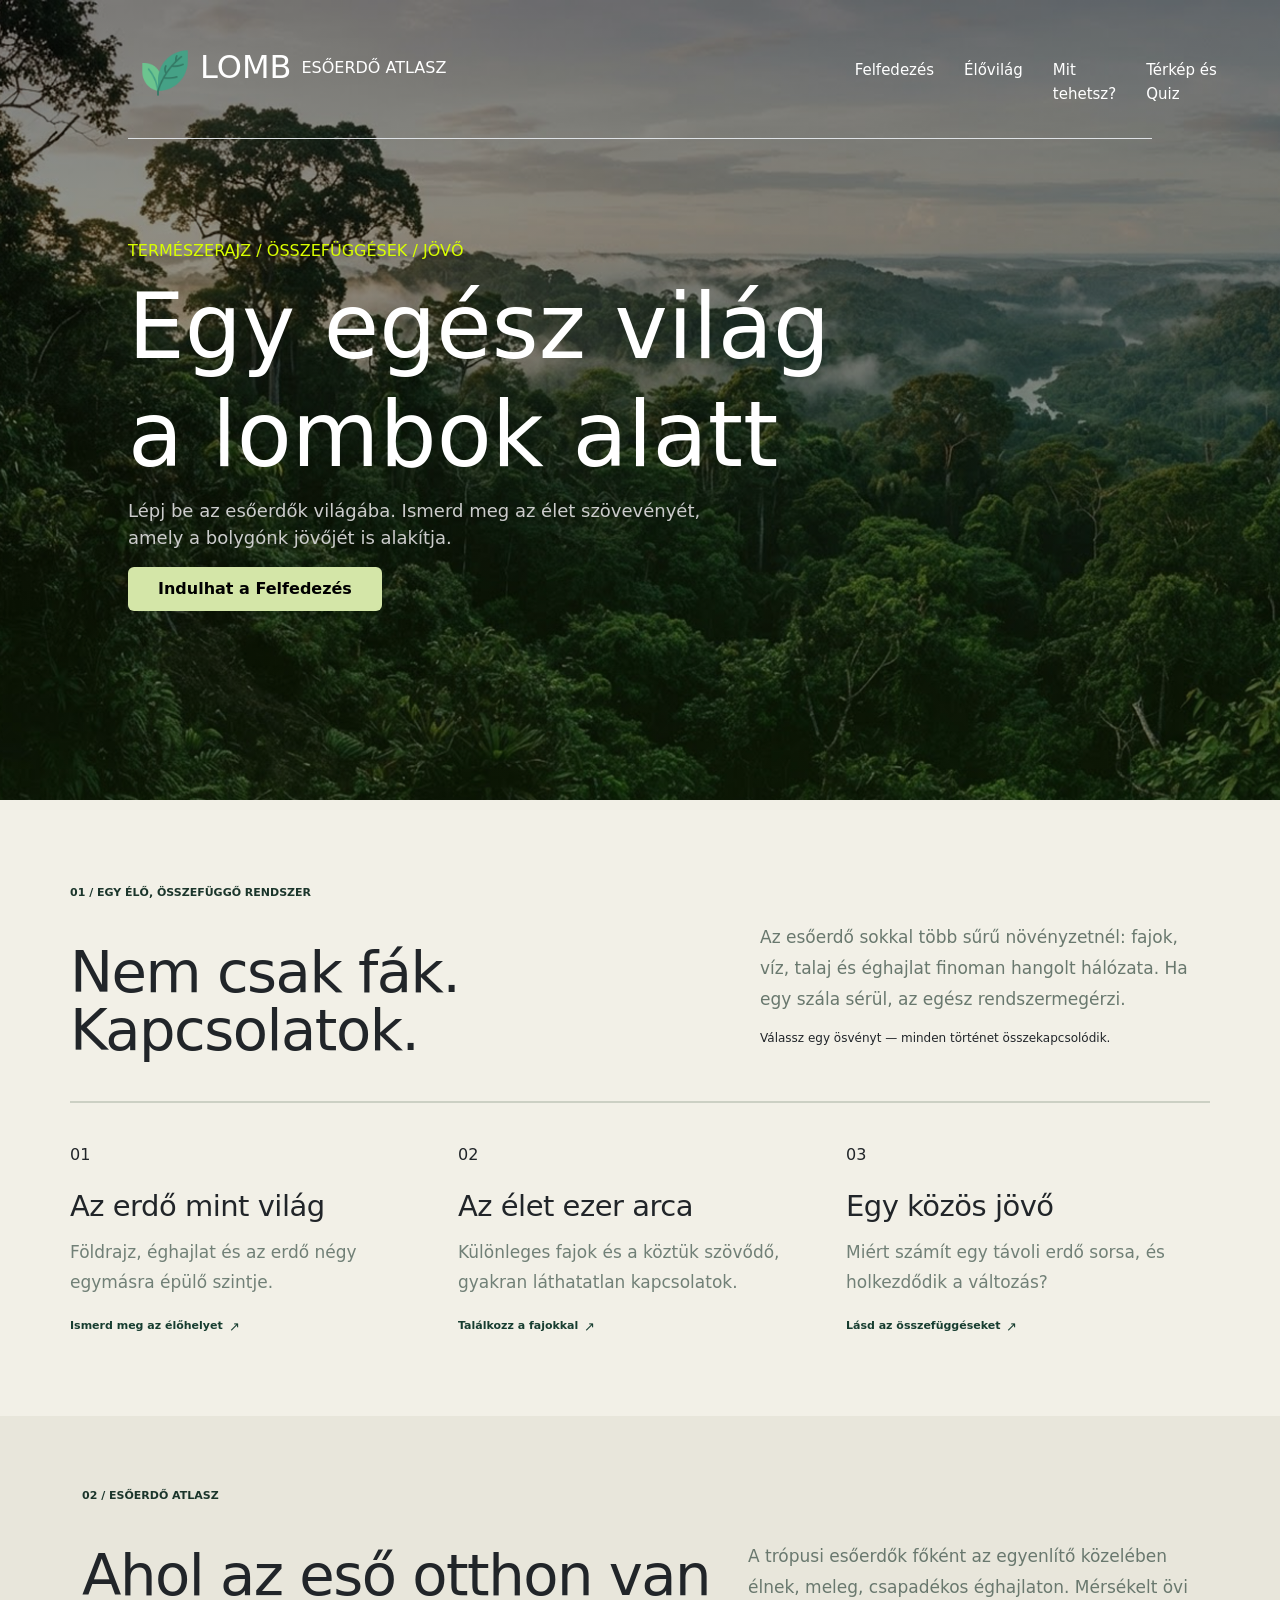
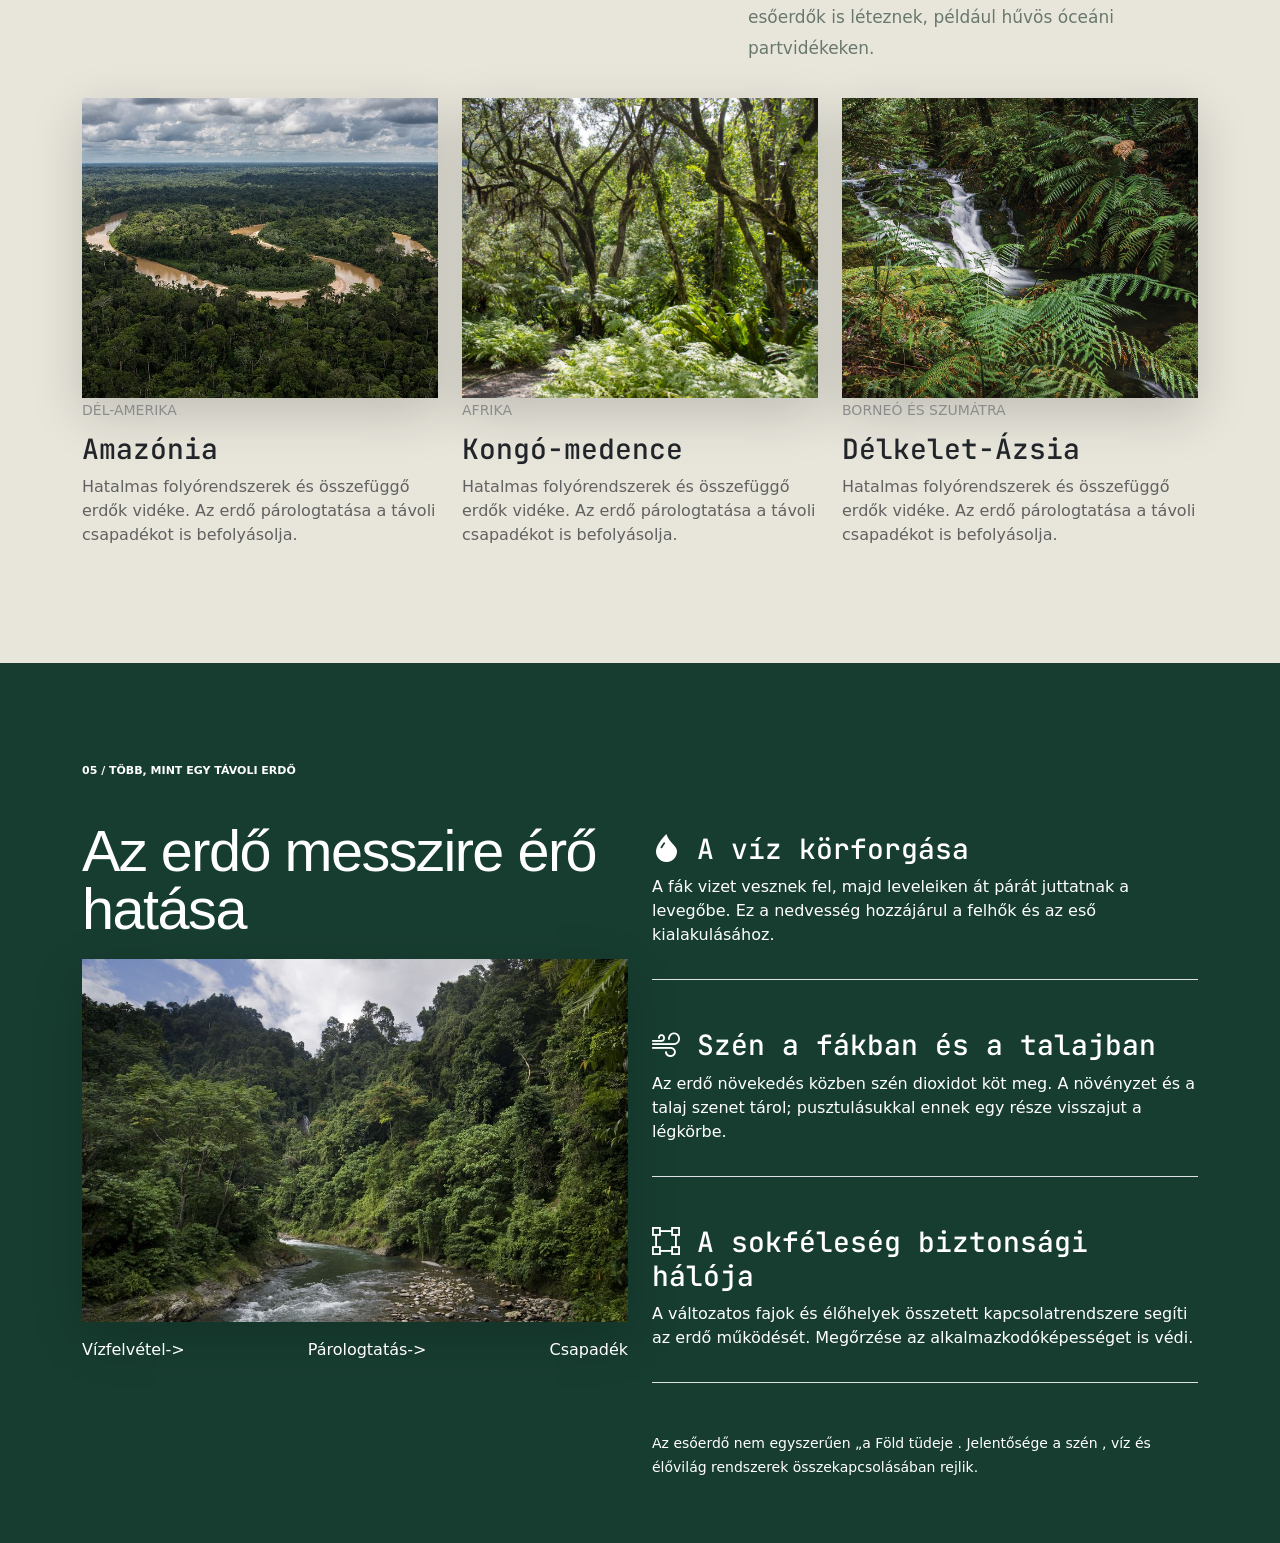
==== index.html @ 1232fbe0 "javítások" ====
<!DOCTYPE html>
<html lang="en">

<head>
    <meta charset="UTF-8">
    <meta name="viewport" content="width=device-width, initial-scale=1.0">
    <link href="https://cdn.jsdelivr.net/npm/bootstrap@5.3.8/dist/css/bootstrap.min.css" rel="stylesheet"
        integrity="sha384-sRIl4kxILFvY47J16cr9ZwB07vP4J8+LH7qKQnuqkuIAvNWLzeN8tE5YBujZqJLB" crossorigin="anonymous">
    <link rel="stylesheet" href="https://cdn.jsdelivr.net/npm/bootstrap-icons@1.13.2/font/bootstrap-icons.min.css">
    <link rel="stylesheet" href="css/style.css">
    <title>Esőerdők világa – Interaktív felfedező weboldal.</title>
</head>

<body>
    <header>
        <div class="szoveg p-5">
            <div class="container-fluid border-bottom pb-3">
                <div class="row">
                    <div class="col-lg-8">
                        <div class="d-flex">
                            <img class="logo" src="images/logo.png" alt="logo" title="logo">
                            <h2>LOMB</h2>
                            <span class="text-uppercase mt-2">Esőerdő atlasz</span>
                        </div>

                    </div>

                    <div class="col-lg-4">
                        <ul class="d-flex">
                            <li><a href="index.html">Felfedezés</a></li>
                            <li><a href="elovilag.html">Élővilág</a></li>
                            <li><a href="mitTehetsz.html">Mit tehetsz?</a></li>
                            <li><a href="interaktiv.html">Térkép és Quiz</a></li>
                        </ul>
                    </div>
                </div>
            </div>

            <div class="kezdes">
                <span class="text-uppercase">Természerajz / Összefüggések / Jövő</span>
                <h1>Egy egész világ <br> a lombok alatt</h1>
                <p>Lépj be az esőerdők világába. Ismerd meg az élet szövevényét, <br>
                    amely a bolygónk jövőjét is alakítja.</p>
                <button type="button" class="btn btn-success">Indulhat a Felfedezés</button>
            </div>
        </div>
    </header>


    <main>
        <section class="kapcsolatok">
            <div class="container">
                <div class="row kapcsolatok-fejlec align-items-center">
                    <div class="col-lg-7">
                        <p class="szekcio-cimke"> 01 / Egy élő, összefüggő rendszer </p>

                        <h2 class="kapcsolatok-cim"> Nem csak fák.<br> Kapcsolatok. </h2>
                    </div>

                    <div class="col-lg-5">
                        <div class="kapcsolatok-bevezeto">
                            <p> Az esőerdő sokkal több sűrű növényzetnél: fajok, víz, talaj és éghajlat finoman hangolt
                                hálózata. Ha egy szála sérül, az egész rendszermegérzi.</p>
                            <span> Válassz egy ösvényt — minden történet összekapcsolódik.</span>
                        </div>
                    </div>
                </div>

                <hr class="kapcsolatok-vonal">


                <div class="row g-4">
                    <div class="col-12 col-md-4 kartyak">
                        <article class="kapcsolat-kartya">
                            <div class="kartya-felso">


                                <span>01</span>
                            </div>

                            <h3>Az erdő mint világ</h3>

                            <p> Földrajz, éghajlat és az erdő négy egymásra épülő szintje.</p>


                            <a href="elovilag.html"> Ismerd meg az élőhelyet <span>↗</span> </a>

                        </article>
                    </div>

                    <div class="col-12 col-md-4">
                        <article class="kapcsolat-kartya">
                            <div class="kartya-felso">


                                <span>02</span>
                            </div>

                            <h3>Az élet ezer arca</h3>

                            <p> Különleges fajok és a köztük szövődő, gyakran láthatatlan kapcsolatok. </p>


                            <a href="elovilag.html"> Találkozz a fajokkal <span>↗</span> </a>

                        </article>
                    </div>


                    <div class="col-12 col-md-4">
                        <article class="kapcsolat-kartya">
                            <div class="kartya-felso">


                                <span>03</span>
                            </div>

                            <h3>Egy közös jövő</h3>

                            <p> Miért számít egy távoli erdő sorsa, és holkezdődik a változás? </p>


                            <a href="mitTehetsz.html"> Lásd az összefüggéseket <span>↗</span> </a>

                        </article>
                    </div>

                </div>
            </div>
        </section>


        <section class="esoerdohatter">
            <div class="container">
                <div class="row kapcsolatok-fejlec align-items-center">
                    <div class="col-lg-7">
                        <p class="szekcio-cimke"> 02 / Esőerdő atlasz </p>

                        <h2 class="kapcsolatok-cim"> Ahol az eső otthon van </h2>
                    </div>

                    <div class="col-lg-5 tropusiesoerdo">
                        <div class="kapcsolatok-bevezeto ">
                            <p> A trópusi esőerdők főként az egyenlítő közelében élnek, meleg, csapadékos éghajlaton.
                                Mérsékelt övi esőerdők is léteznek, például hűvös óceáni partvidékeken.</p>
                        </div>
                    </div>
                </div>
            </div>

            <div class="container esoerdoatlasz">
                <div class="row">
                    <div class="col-lg-4">
                        <img class="shadow-lg" src="images/amazonas.jpg" alt="amazonas" title="amazonas">
                        <span class="text-uppercase">Dél-Amerika</span>
                        <h3>Amazónia</h3>
                        <p>Hatalmas folyórendszerek és összefüggő erdők vidéke.
                            Az erdő párologtatása a távoli csapadékot is befolyásolja.</p>
                    </div>


                    <div class="col-lg-4">
                        <img class="shadow-lg" src="images/rainforest_kep.jpg" alt="kongo_medence"
                            title="kongo_medence">
                        <span class="text-uppercase">Afrika</span>
                        <h3>Kongó-medence</h3>
                        <p>Hatalmas folyórendszerek és összefüggő erdők vidéke.
                            Az erdő párologtatása a távoli csapadékot is befolyásolja.</p>
                    </div>


                    <div class="col-lg-4">
                        <img class="shadow-lg" src="images/rainforest_kep2.jpg" alt="borneo"
                            title="borneo">
                        <span class="text-uppercase">Borneó és Szumátra</span>
                        <h3>Délkelet-Ázsia</h3>
                        <p>Hatalmas folyórendszerek és összefüggő erdők vidéke.
                            Az erdő párologtatása a távoli csapadékot is befolyásolja.</p>
                    </div>
                </div>
            </div>
        </section>

        <section class="zoldHatter pb-5">
            <div class="container">
                <p class="szekcio-cimke text-white"> 05 / több, mint egy távoli erdő </p>
                <div class="row">
                    <div class="col-lg-6">
                        <h2 class="kapcsolatok-cim"> Az erdő messzire érő hatása </h2>
                        <p><img src="images/esoerdoFa.jpg" alt="Erdő hatása" title="Erdő hatása" class="shadow-lg"></p>
                        <div class="d-flex justify-content-between">
                            <p>Vízfelvétel-></p>
                            <p>Párologtatás-></p>
                            <p>Csapadék</p>
                        </div>
                    </div>
                    <div class="col-lg-6">
                        <div class="border-bottom pb-3">
                            <h3><i class="bi bi-droplet-fill"></i> A víz körforgása</h3>
                            <p>A fák vizet vesznek fel, majd leveleiken át párát juttatnak a levegőbe. Ez a
                                nedvesség hozzájárul a felhők és az eső kialakulásához.</p>
                        </div>
                        <div class="border-bottom my-5 pb-3">
                            <h3><i class="bi bi-wind"></i> Szén a fákban és a talajban</h3>
                            <p>Az erdő növekedés közben szén dioxidot köt meg. A növényzet és a talaj szenet
                                tárol; pusztulásukkal ennek egy része visszajut a légkörbe.</p>
                        </div>
                        <div class="border-bottom pb-3">
                            <h3><i class="bi bi-bounding-box"></i> A sokféleség biztonsági hálója</h3>
                            <p>A változatos fajok és élőhelyek összetett kapcsolatrendszere segíti az erdő
                                működését. Megőrzése az alkalmazkodóképességet is védi.</p>
                        </div>
                        <p class="mt-5"><small>Az esőerdő nem egyszerűen „a Föld tüdeje . Jelentősége a szén , víz és
                                élővilág
                                rendszerek összekapcsolásában rejlik.</small></p>
                    </div>
                </div>
            </div>
        </section>

        
    </main>


    <footer></footer>
</body>

</html>
---- css/style.css ----
@import url('https://fonts.googleapis.com/css2?family=JetBrains+Mono:ital,wght@0,100..800;1,100..800&display=swap');

.logo{
    height: 50px;
}

header h2{
    margin: 0px 10px;
}

header {
    background:
        linear-gradient(rgba(0, 0, 0, 0.5), rgba(34, 78, 14, 0.25)),
        url("../images/Rainforest canopy.png");
    height: 800px;
    background-repeat: no-repeat;
    background-size: cover;
    color: #fff;
    background-position: center top;
    padding-left: 80px;
    padding-right: 80px;
    background-attachment: fixed;
}

header ul{
    list-style-type: none;
    text-decoration: none;
    margin-top: 10px;
}

header ul li a{
    text-decoration: none;
    margin-right: 30px;
    color: #fff;
    font-size: 15px;
    transition: font-size 0.3s ease-in-out;
    
}



header ul li a:hover{
    font-size: 17px;
}

.kezdes{
    margin-top: 100px;
}

.kezdes span{
    color: rgb(217, 255, 0);
}

.kezdes h1{
    margin-top: 10px;
    font-size: 90px;
}

.kezdes p:first-of-type{
    color: rgb(204, 204, 204);
    font-size: 18px;
}


.kezdes button{
    font-size: 16px;
    padding: 10px 30px;
    background-color: rgb(212,230, 168);
    color:#000;
    border: none;
    font-weight: 600;
}

.kezdes button:hover{
    background-color: rgb(108, 121, 72);
    color:#000;
    border: none;
    font-weight: 600;
}






.kapcsolatok {
    background-color: #f2f0e7 !important;
    padding: 85px 5.4% 80px;
}

.kapcsolatok .container {
    padding: 0;
}


.kapcsolatok-fejlec {
    row-gap: 25px;
}

.kisZold small, .szekcio-cimke{
    text-transform: uppercase;
}

.szekcio-cimke {
    font-size: 11px;
    font-weight: 600;
    margin-bottom: 42px;
    color: #1b352b;
}

.kapcsolatok-cim {
    font-size: clamp(48px, 4.5vw, 62px);
    font-weight: 500;
    line-height: 1.02;
    letter-spacing: -1.5px;
    margin: 0;
}

.kapcsolatok-bevezeto {
    max-width: 450px;
    margin-left: auto;
    padding-top: 25px;
}

.kapcsolatok-bevezeto p {
    color: #69786e;
    font-size: 17px;
    line-height: 1.8;
    margin-bottom: 14px;
}

.kapcsolatok-bevezeto span {
    display: block;
    font-size: 12px;
    line-height: 1.7;
   
}


.kapcsolatok-vonal {
    border: 0;
    border-top: 2px solid #ccd0c4;
    opacity: 1;
    margin: 40px 0;
}


.kapcsolat-kartya {
    height: 100%;
}

.kartya-felso {
    display: flex;
    justify-content: space-between;
    align-items: center;
    margin-bottom: 22px;
    padding-right: 12px;
}



.kapcsolat-kartya h3 {
    font-size: 29px;
    font-weight: 500;
    letter-spacing: -0.5px;
    margin-bottom: 14px;
}

.kapcsolat-kartya p {
    color: #718077;
    font-size: 17px;
    line-height: 1.75;
    max-width: 390px;
    margin-bottom: 15px;
}

.kapcsolat-kartya a {
    display: inline-flex;
    align-items: center;
    gap: 6px;

    color: #173d30;
    font-size: 11px;
    font-weight: 700;

    text-decoration: none;
    border: none;
    background: transparent;
    padding: 0;
    margin: 0;

    transition: opacity 0.2s ease;
}

.kapcsolat-kartya a span {
    display: inline-block;
    font-size: 13px;
    line-height: 1;
    font-weight: 500;
    transition: transform 0.2s ease;
    font-family: "Inter", sans-serif;
}

.kapcsolat-kartya a:hover {
    color: #173d30;
    text-decoration: none;
    opacity: 0.7;
}

.kapcsolat-kartya a:hover span {
    transform: translate(2px, -2px);
}

.tropusiesoerdo{
    padding-top: 100px ;
}

.zoldHatter img, .esoerdoatlasz img, .torekenyEgyensuly img{
    width: 100%;
    object-fit: cover;
    margin-top: 20px;
}

.esoerdoatlasz img{
    max-width: 100%;
    height: 300px;
    
}

.esoerdohatter{
    background-color: rgb(232, 230, 219) !important;
}

.esoerdoatlasz span{
    font-size: 14px;
    color: #8b8b8b;
}

.esoerdoatlasz h3, .zoldHatter h3, .torekenyEgyensuly h3{
    font-family: "JetBrains Mono", monospace;
    margin: 10px 0px;
}

.esoerdoatlasz p{
    color: #616161;
}

.esoerdoatlasz{
    padding-bottom: 100px;
}

.torekenyEgyensuly, .zoldHatter, .tavoliErdok{
    padding-top: 100px;
}

.zoldHatter{
    background-color: #173d30;
    color: #fff;
}

.zoldHatter h2, .torekenyEgyensuly h2{
    font-family: "Inter", sans-serif;
}
.esoerdoszintek img{
    object-fit: cover;
    max-width: 100%;
    width: 100%;
}

.esoerdoszint{
    padding-top: 70px;
    background-color: #f2f0e7 !important;
}

.szintek{
    padding-left: 60px;
}

.szintek h2{
     font-family: "JetBrains Mono", monospace;
     font-size: 50px;
     color: #000;
}

.szintek p{
    color: #616161;
}

.szintek{
    color: #000 !important;
}

.erdo-szintek {
    width: 100%;
    background-color: #f2f0e7 !important;
    color: #1b352b;
    margin-top: 45px;
}

.erdo-szint {
    display: grid;
    grid-template-columns: 25px 1fr;
    column-gap: 0;

    padding: 17px 15px 16px 0;
    border-bottom: 1px solid #ccd0c4;

    transition: background-color 0.2s ease;
}

.erdo-szint:first-child {
    padding-top: 0;
}

.erdo-szint:last-child {
    border-bottom: none;
}

.erdo-szint.kiemelt {
    background-color: #dfe5d3 !important;
    padding: 17px 15px 16px;
    margin-left: 0;
    margin-right: 0;
}

.szint-szam {
    font-family: "Inter", sans-serif;
    font-size: 10px;
    font-weight: 400;
    color: #234638;
    padding-top: 3px;
}

.szint-tartalom h3 {
    font-family: "Cormorant Garamond", Georgia, serif;
    font-size: 25px;
    font-weight: 500;
    line-height: 1.15;

    color: #1b352b;
    margin: 0 0 3px;
}

.szint-alcim {
    display: block;
    font-family: "Inter", sans-serif;
    font-size: 9px;
    font-weight: 500;
    line-height: 1.6;
    color: #234638;

    margin-bottom: 5px;
}

.szint-tartalom p {
    font-family: "Inter", sans-serif;
    font-size: 12px;
    font-weight: 400;
    line-height: 1.7;

    color: #718077;
    margin: 0;
    max-width: 850px;
}


.fajok{
    background-color: rgb(221, 228, 209);
}

.elolenynev{
    justify-content: space-between;
    align-items:center;
}

.elolenyhivatkozas svg{
    color: darkgreen;
    transition: height 0.3s ease-in-out !important;
}

.elolenyhivatkozas svg:hover{
    height: 30px !important;
}

.latinnev{
    color:#8a8a8a !important;
    margin: 10px 0px;
}

.pelda{
    color:#8a8a8a;
}
.kisZold{
    background-color: #dde4d1;
    color: #173d30;
}

.mittehetsz{
    background:
        linear-gradient(rgba(0, 0, 0, 0.5), rgba(13, 29, 5, 0.9)),
        url("../images/Livingfoliage.png");
    height: 550px;
    background-repeat: no-repeat;
    background-size: cover;
    color: #fff;
    background-position: center top;
    padding-left: 80px;
    padding-right: 80px;
   padding-bottom: 100px !important;
}

.mittehetsz h2{
    font-size: 50px;
}

.mittehetsz p{
    color: #aaa;
}

.mittehetszdiv{
    width: 30% ;
    padding-left: 70px;
}

.mittehetszdiv .btn-success{
    background-color: rgb(212,230, 168);
    color:#000;
    border-radius: 10px;
    font-weight: 500;
    margin-right: 20px;
}

.mittehetszdiv .btn-success:hover{
    background-color: rgb(108, 121, 72);
    color:#000;
    font-weight: 500;
}

.mittehetszdiv .btn-outline-light{
    background-color:transparent;
    color: #fff;
    border: 1px solid #fff;
}

.mittehetszdiv .btn-outline-light:hover{
    background-color:rgb(175, 175, 175);
    color:#fff;
}

.torekenyEgyensuly{
    background-color: #fff;
    color: #000;
}

.torekenyEgyensuly h3, .torekenyEgyensuly h2, .tavoliErdok h3, .tavoliErdok h2{
    color: #000;
}

.tudatosKartya{
    width: 600px;
    margin: 10px;
    background-color: #fff;
}

.tavoliErdok h3{
    font-style: italic;
}

.tavoliErdok{
    background-color: #e8e6db;
    color: #000;
}

.tipp{
    color: #173d30;
    font-weight: 800;
}

.eltunik{
    font-size: 50px;
    font-family: "JetBrains Mono", monospace;
}

.tavoliErdok{
    padding-bottom: 130px !important;
}

.fajcim{
    font-family: "JetBrains Mono", monospace;
    font-size: 50px;
}

.legnagyobb{
    font-family: "JetBrains Mono", monospace;
    font-size: 50px;
}

.kepamazon{
    border-radius: 15px;
}
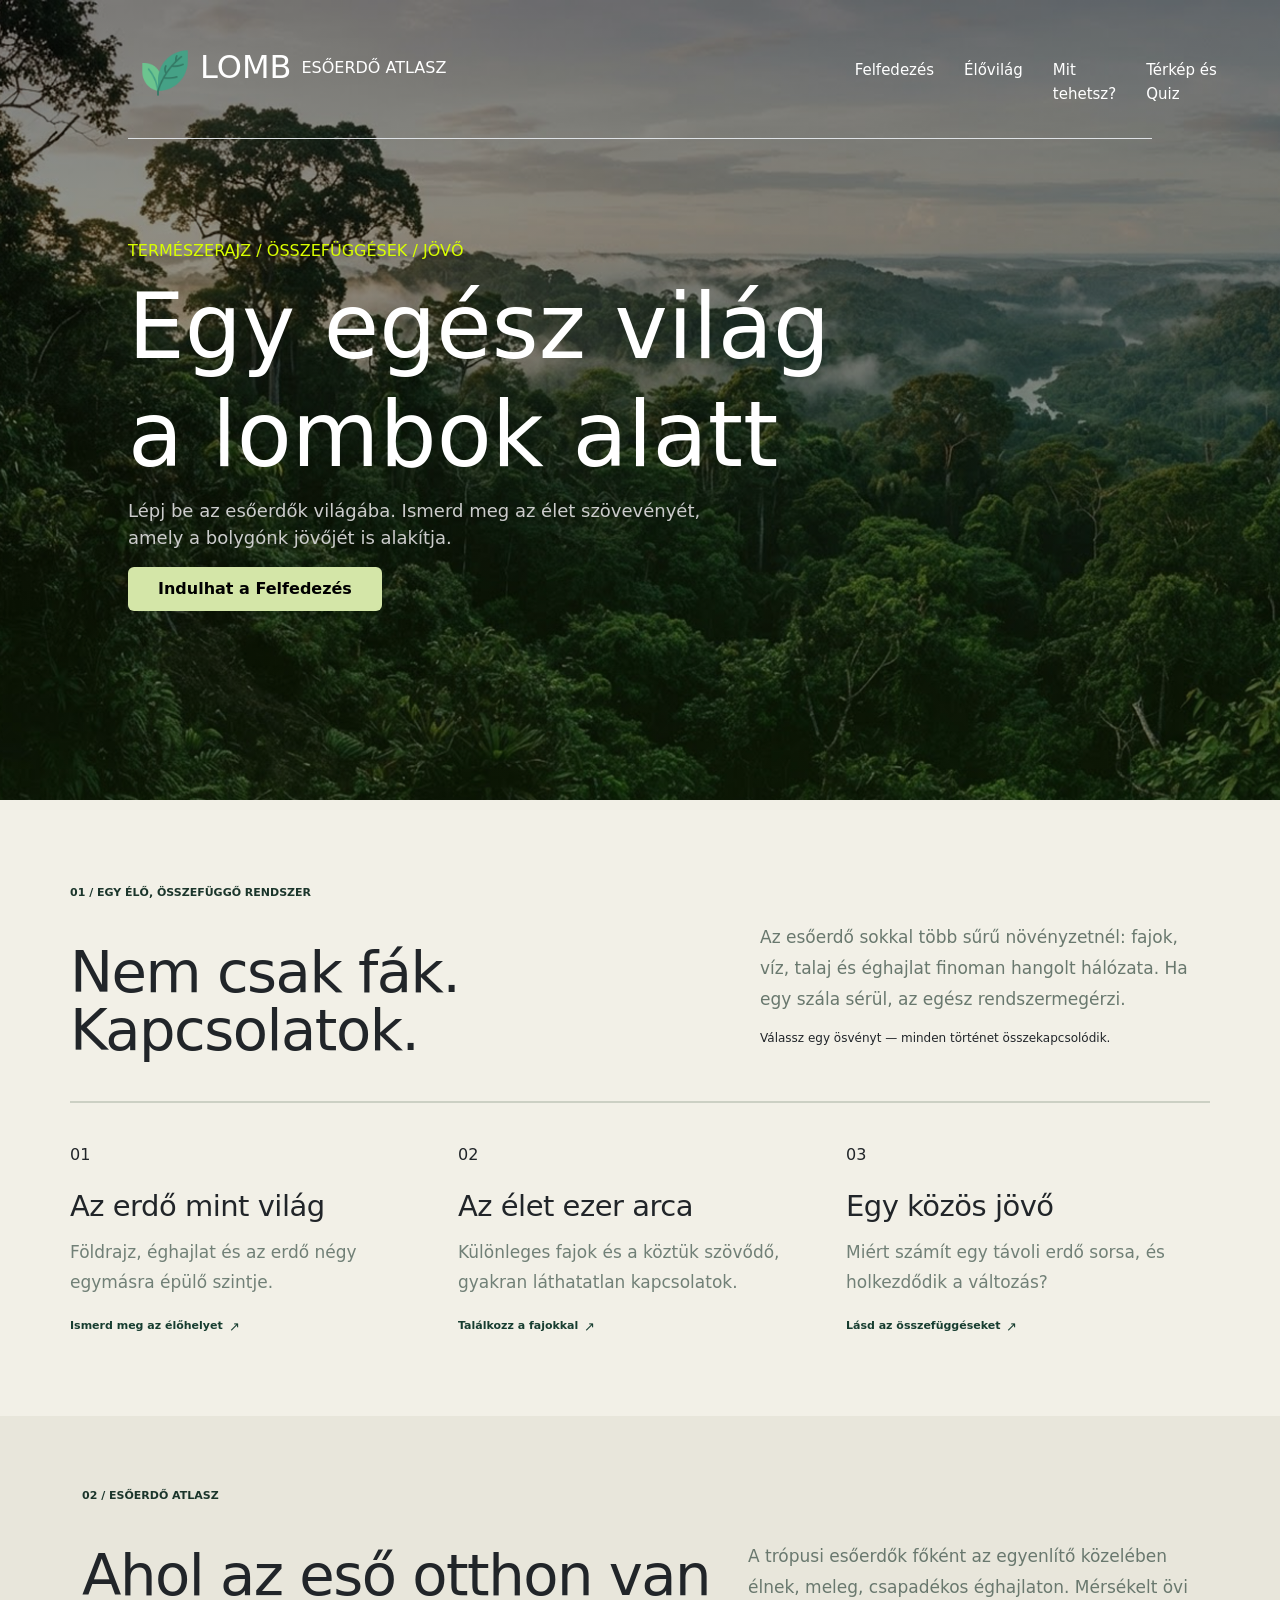
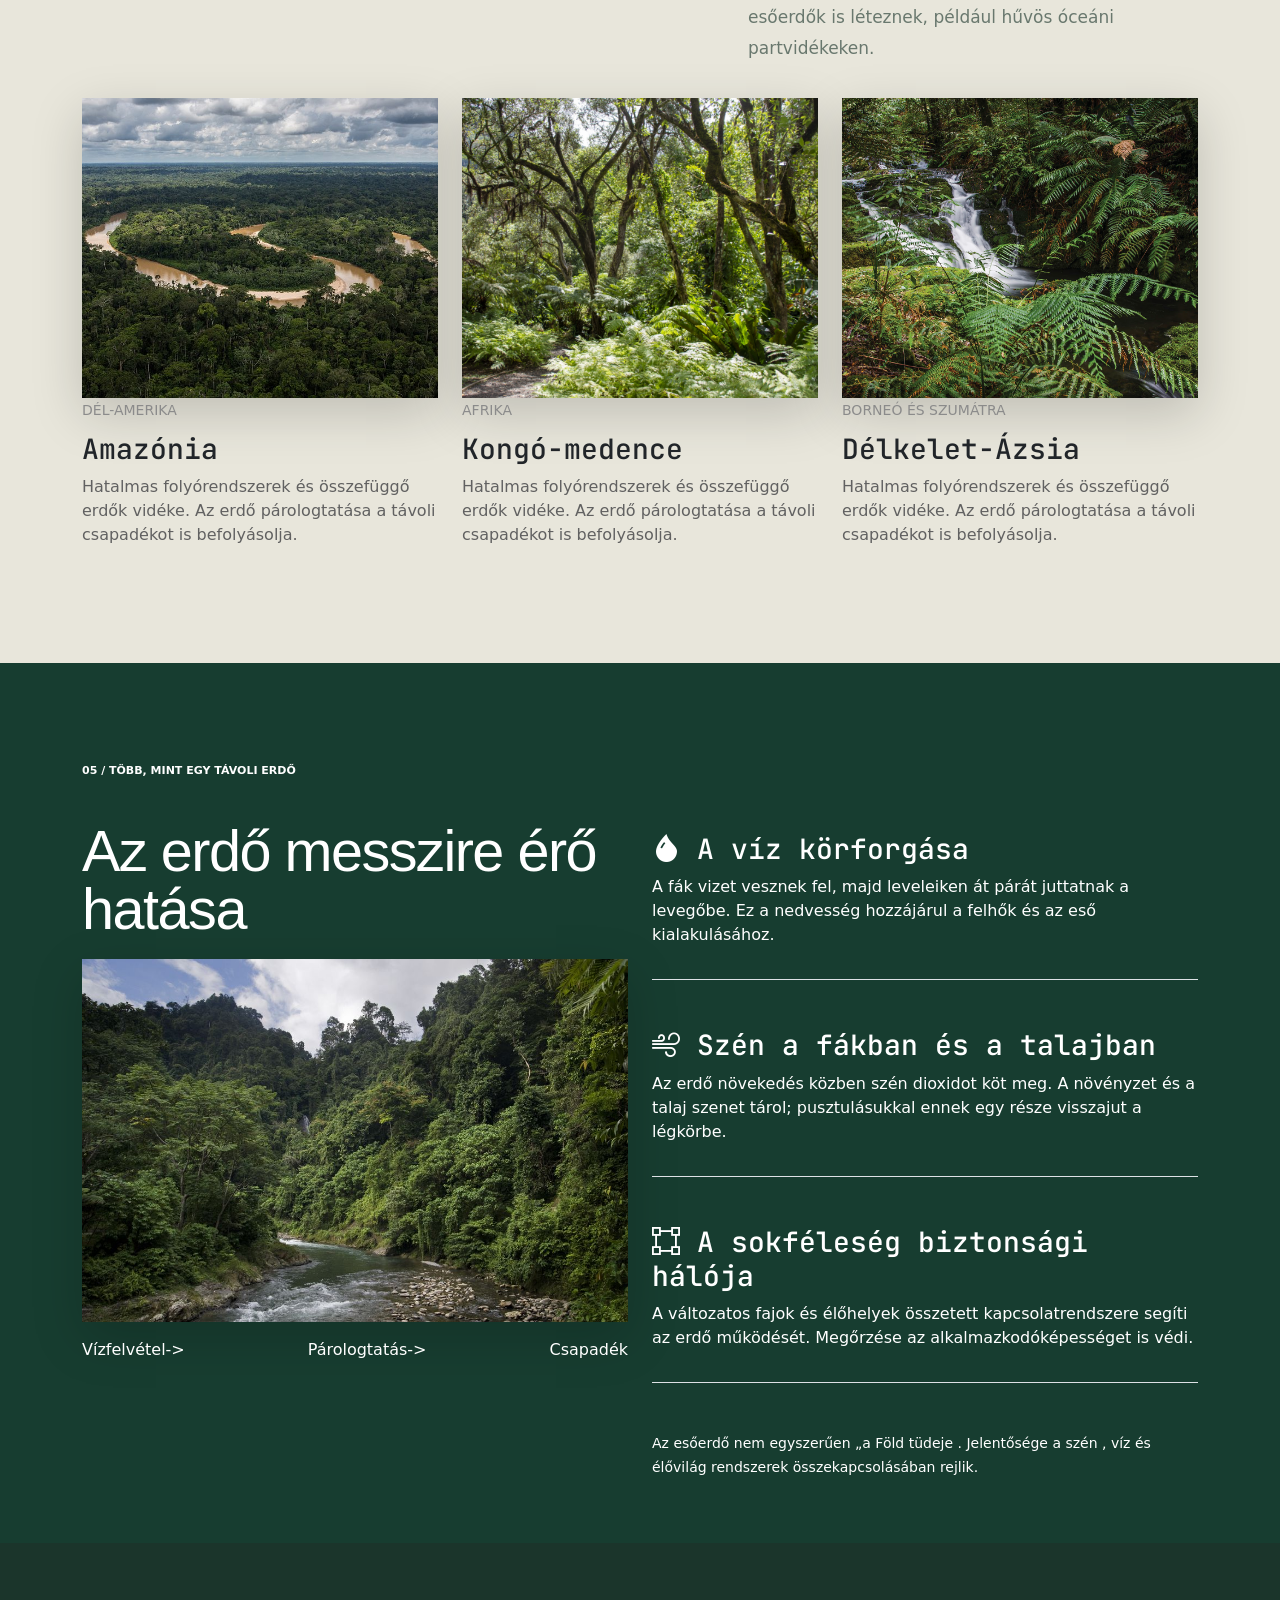
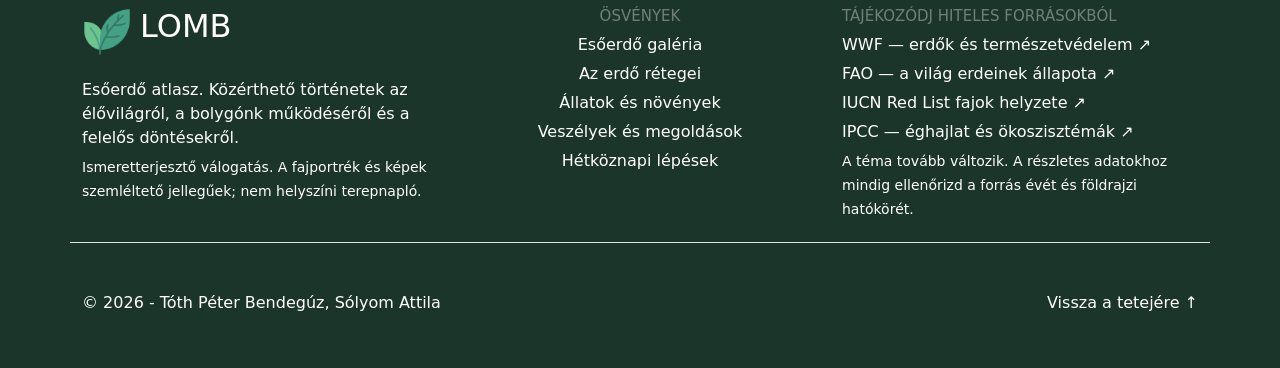
==== commit e2cf0f0d: "Merge branch 'main' of https://github.com/Csattila123/Esoerdo-projekt" ====
--- a/index.html
+++ b/index.html
@@ -36,7 +36,7 @@
                 </div>
             </div>
 
-            <div class="kezdes">
+            <div class="kezdes" id="kezdes">
                 <span class="text-uppercase">Természerajz / Összefüggések / Jövő</span>
                 <h1>Egy egész világ <br> a lombok alatt</h1>
                 <p>Lépj be az esőerdők világába. Ismerd meg az élet szövevényét, <br>
@@ -218,11 +218,51 @@
             </div>
         </section>
 
-        
+
     </main>
 
 
-    <footer></footer>
+    <footer>
+        <div class="container py-5">
+            <div class="row border-bottom py-3">
+                <div class="col-lg-4">
+                    <div class="d-flex mb-3">
+                        <p class="me-2"><img src="images/logo.png" alt="logo" title="logo" class="logo"></p>
+                        <h2>LOMB</h2>
+                    </div>
+
+                    <p>Esőerdő atlasz. Közérthető történetek az élővilágról, a
+                        bolygónk működéséről és a felelős döntésekről.</p>
+
+                    <p><small>Ismeretterjesztő válogatás. A fajportrék és képek szemléltető jellegűek;
+                            nem helyszíni terepnapló.</small></p>
+                </div>
+                <div class="col-lg-4 text-center">
+                    <h3>Ösvények</h3>
+                    <p><a href="https://www.shutterstock.com/hu/search/amazon-jungle-map" target="_blank">Esőerdő
+                            galéria</a></p>
+                    <p><a href="elovilag.html">Az erdő rétegei</a></p>
+                    <p><a href="elovilag.html">Állatok és növények</a></p>
+                    <p><a href="mitTehetsz.html">Veszélyek és megoldások</a></p>
+                    <p><a href="mitTehetsz.html">Hétköznapi lépések</a></p>
+                </div>
+                <div class="col-lg-4">
+                    <h3>Tájékozódj hiteles forrásokból</h3>
+                    <p><a href="https://wwf.hu/" target="_blank">WWF — erdők és természetvédelem ↗</a></p>
+                    <p><a href="https://www.fao.org/home/en" target="_blank">FAO — a világ erdeinek állapota ↗</a></p>
+                    <p><a href="https://www.iucnredlist.org/" target="_blank">IUCN Red List fajok helyzete ↗</a></p>
+                    <p><a href="https://www.ipcc.ch/" target="_blank">IPCC — éghajlat és ökoszisztémák ↗</a></p>
+                    <p><small>A téma tovább változik. A részletes adatokhoz mindig ellenőrizd a
+                            forrás évét és földrajzi hatókörét.</small></p>
+                </div>
+            </div>
+
+            <div class="d-flex justify-content-between mt-5">
+                <p>&copy; 2026 - Tóth Péter Bendegúz, Sólyom Attila</p>
+                <p><a href="#kezdes">Vissza a tetejére ↑</a></p>
+            </div>
+        </div>
+    </footer>
 </body>
 
 </html>
--- a/css/style.css
+++ b/css/style.css
@@ -499,3 +499,22 @@
     border-radius: 15px;
 }
 
+footer{
+    background-color:#1b352b;
+    color: #fff;
+}
+
+footer h3{
+    text-transform: uppercase;
+    color: #718077;
+    font-size: 15px;
+}
+
+footer a{
+    color: #fff;
+    text-decoration: none;
+}
+
+footer p{
+    margin-bottom: 5px;
+}
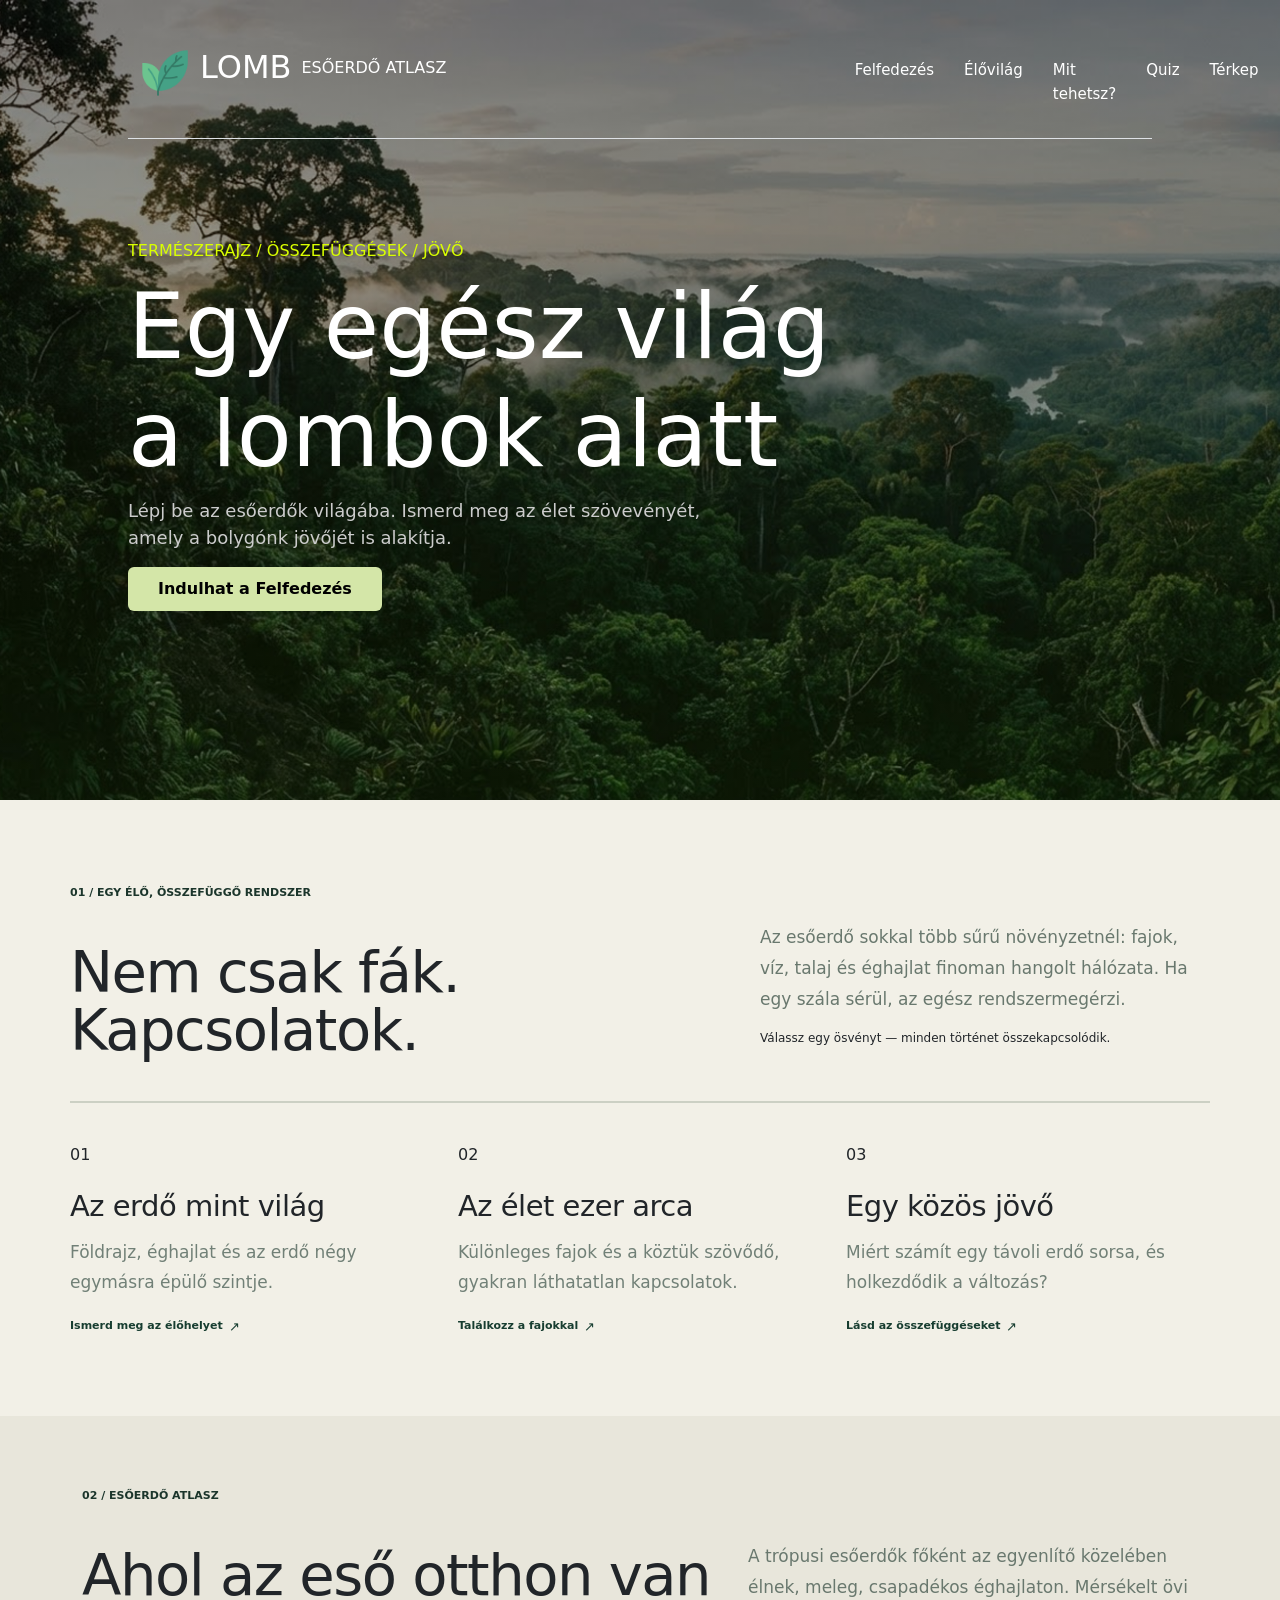
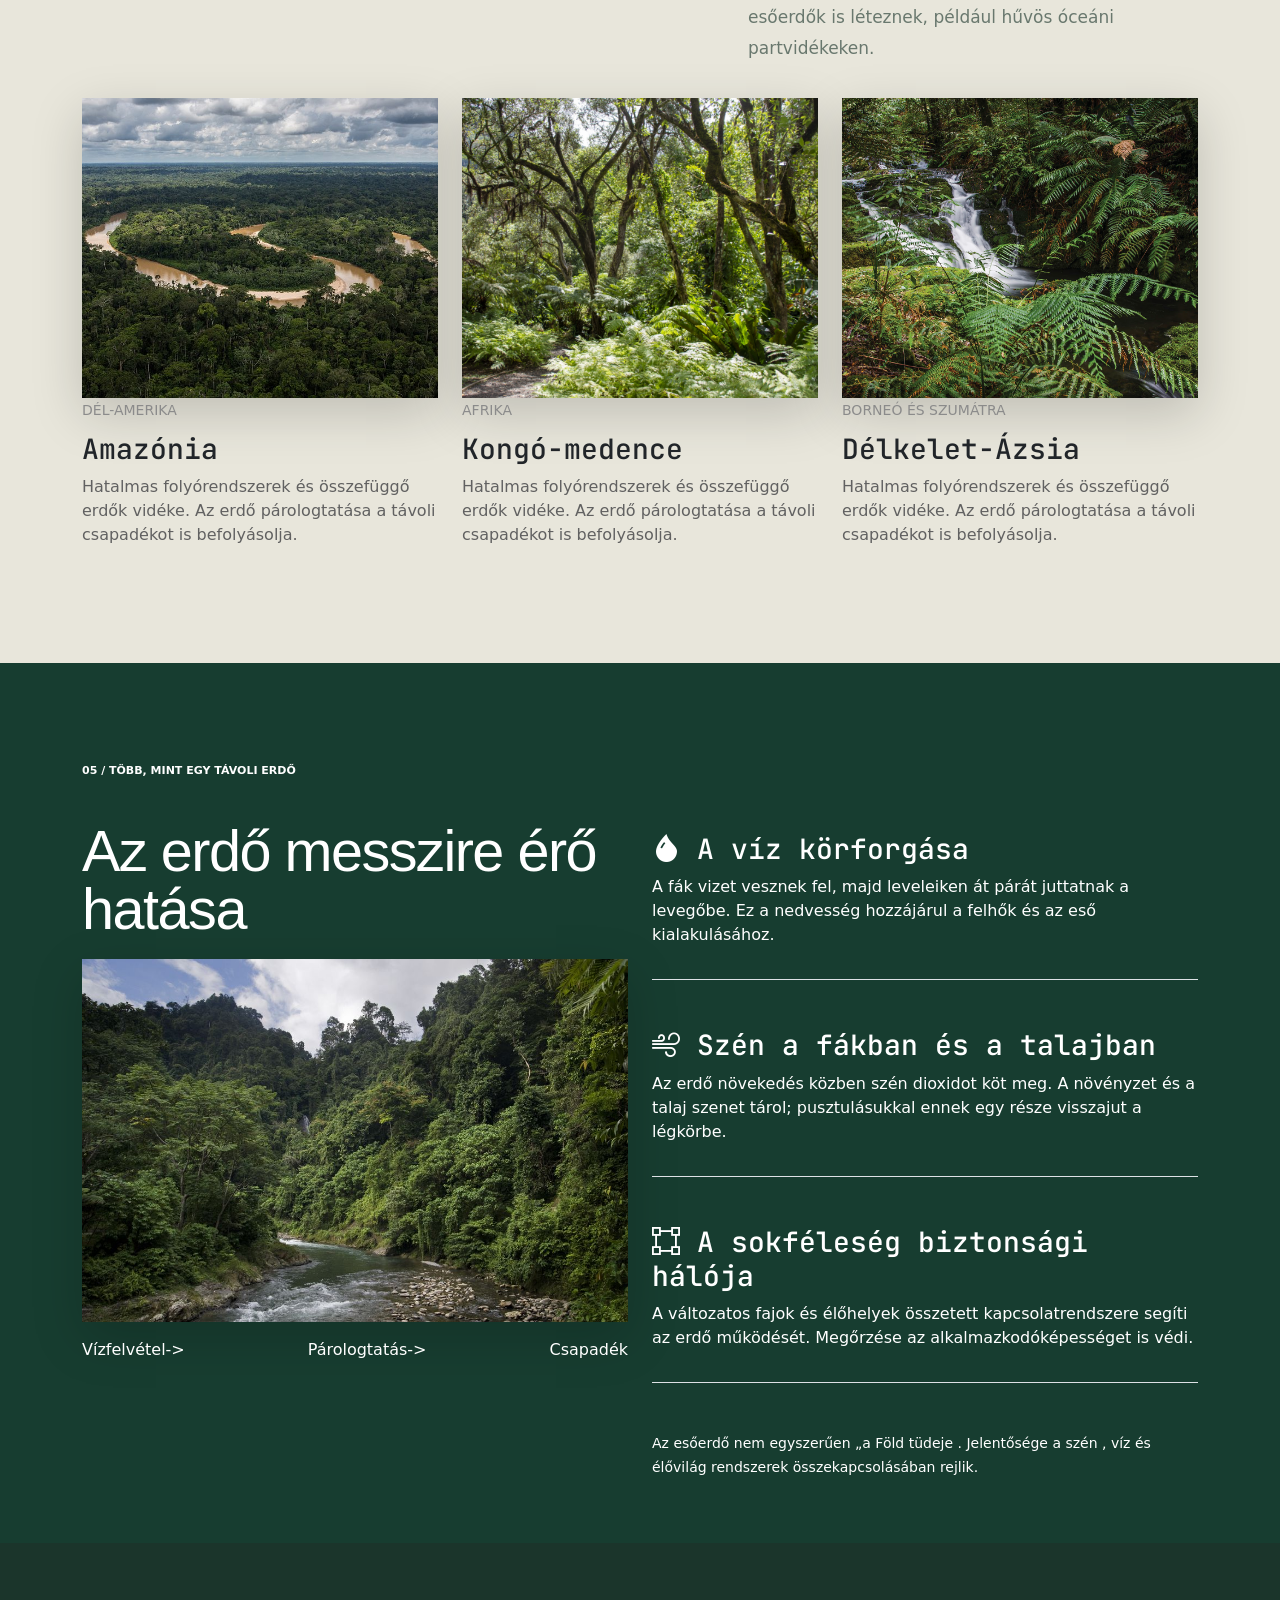
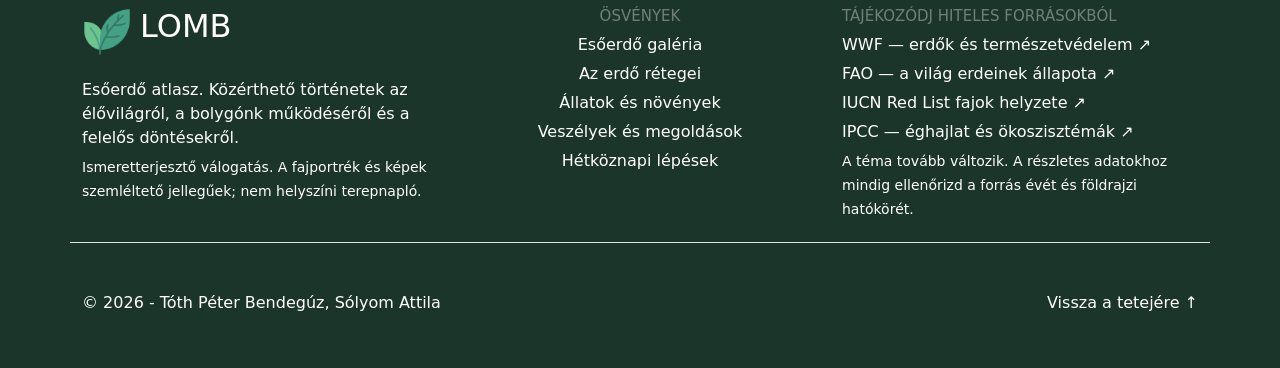
==== commit 7e0978a3: "térkép és kvíz különválasztása" ====
--- a/index.html
+++ b/index.html
@@ -30,7 +30,8 @@
                             <li><a href="index.html">Felfedezés</a></li>
                             <li><a href="elovilag.html">Élővilág</a></li>
                             <li><a href="mitTehetsz.html">Mit tehetsz?</a></li>
-                            <li><a href="interaktiv.html">Térkép és Quiz</a></li>
+                            <li><a href="interaktiv.html">Quiz</a></li>
+                            <li><a href="terkep.html">Térkep</a></li>
                         </ul>
                     </div>
                 </div>
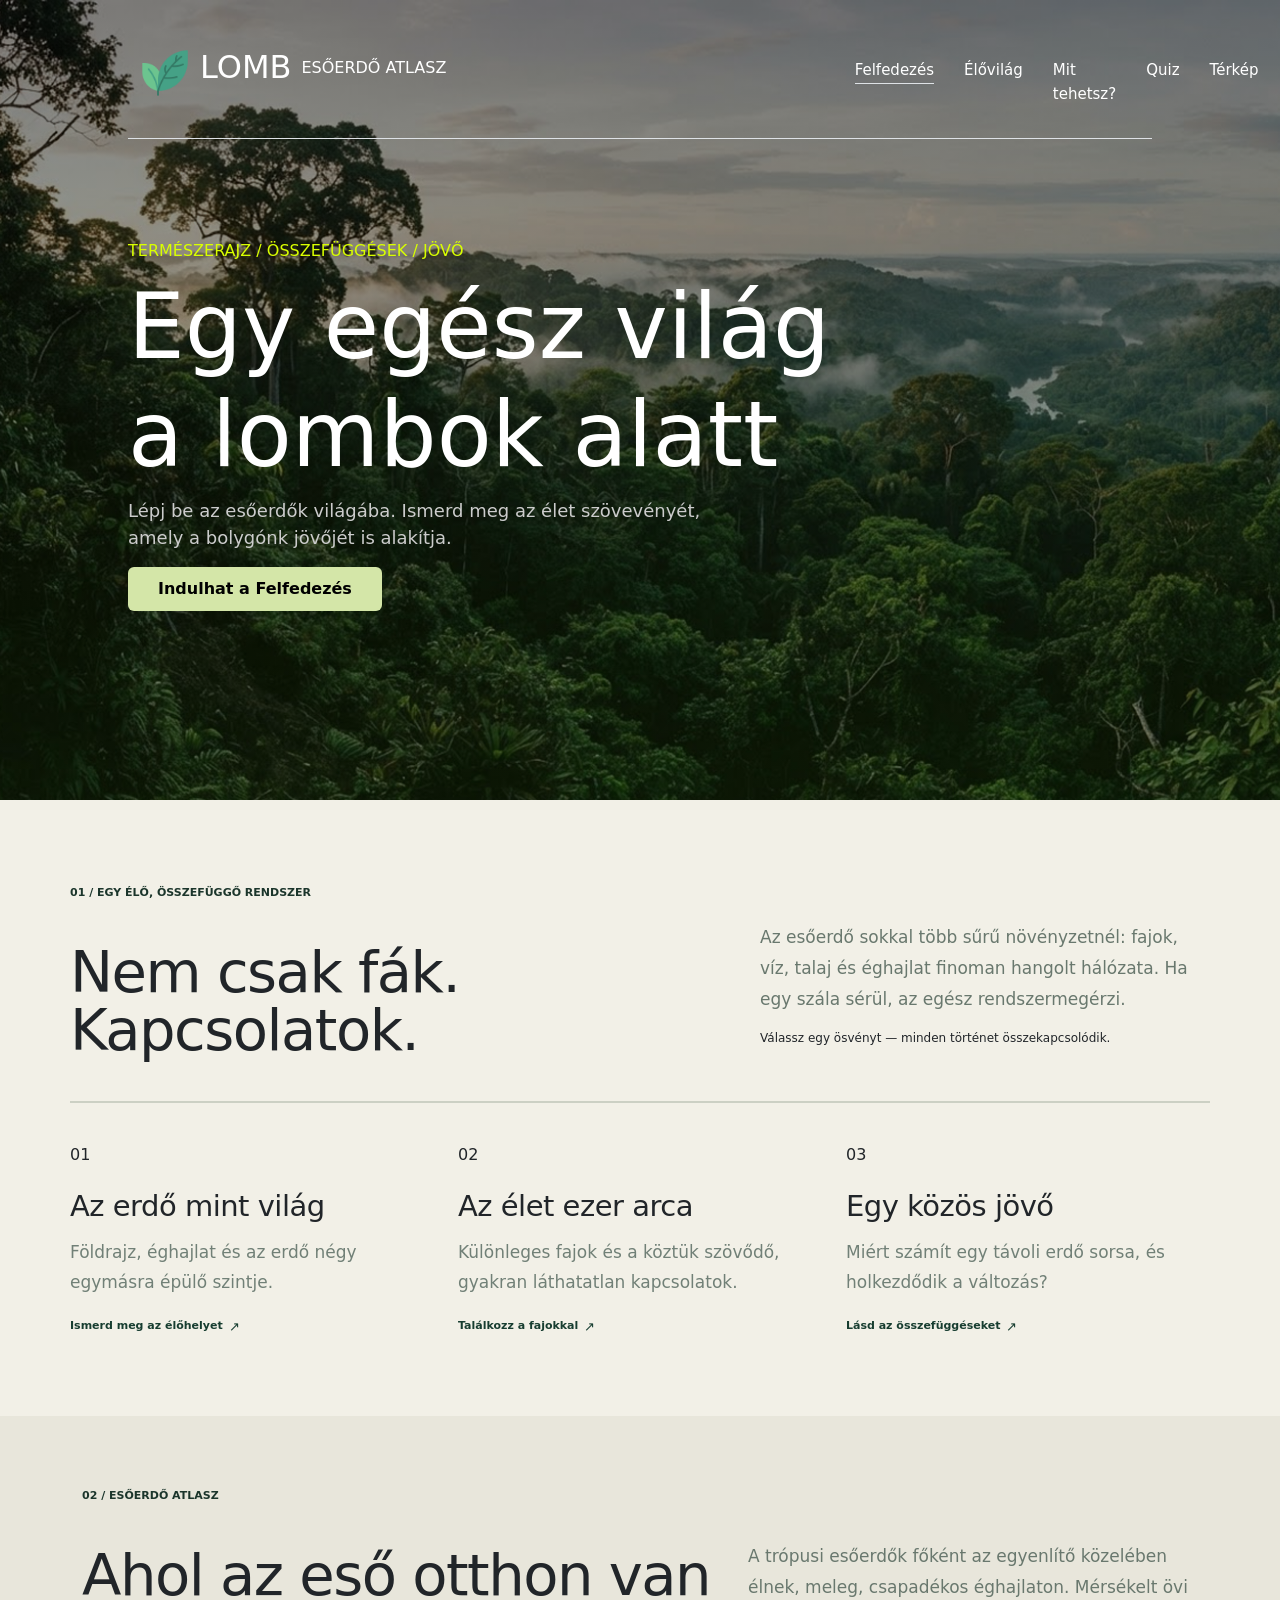
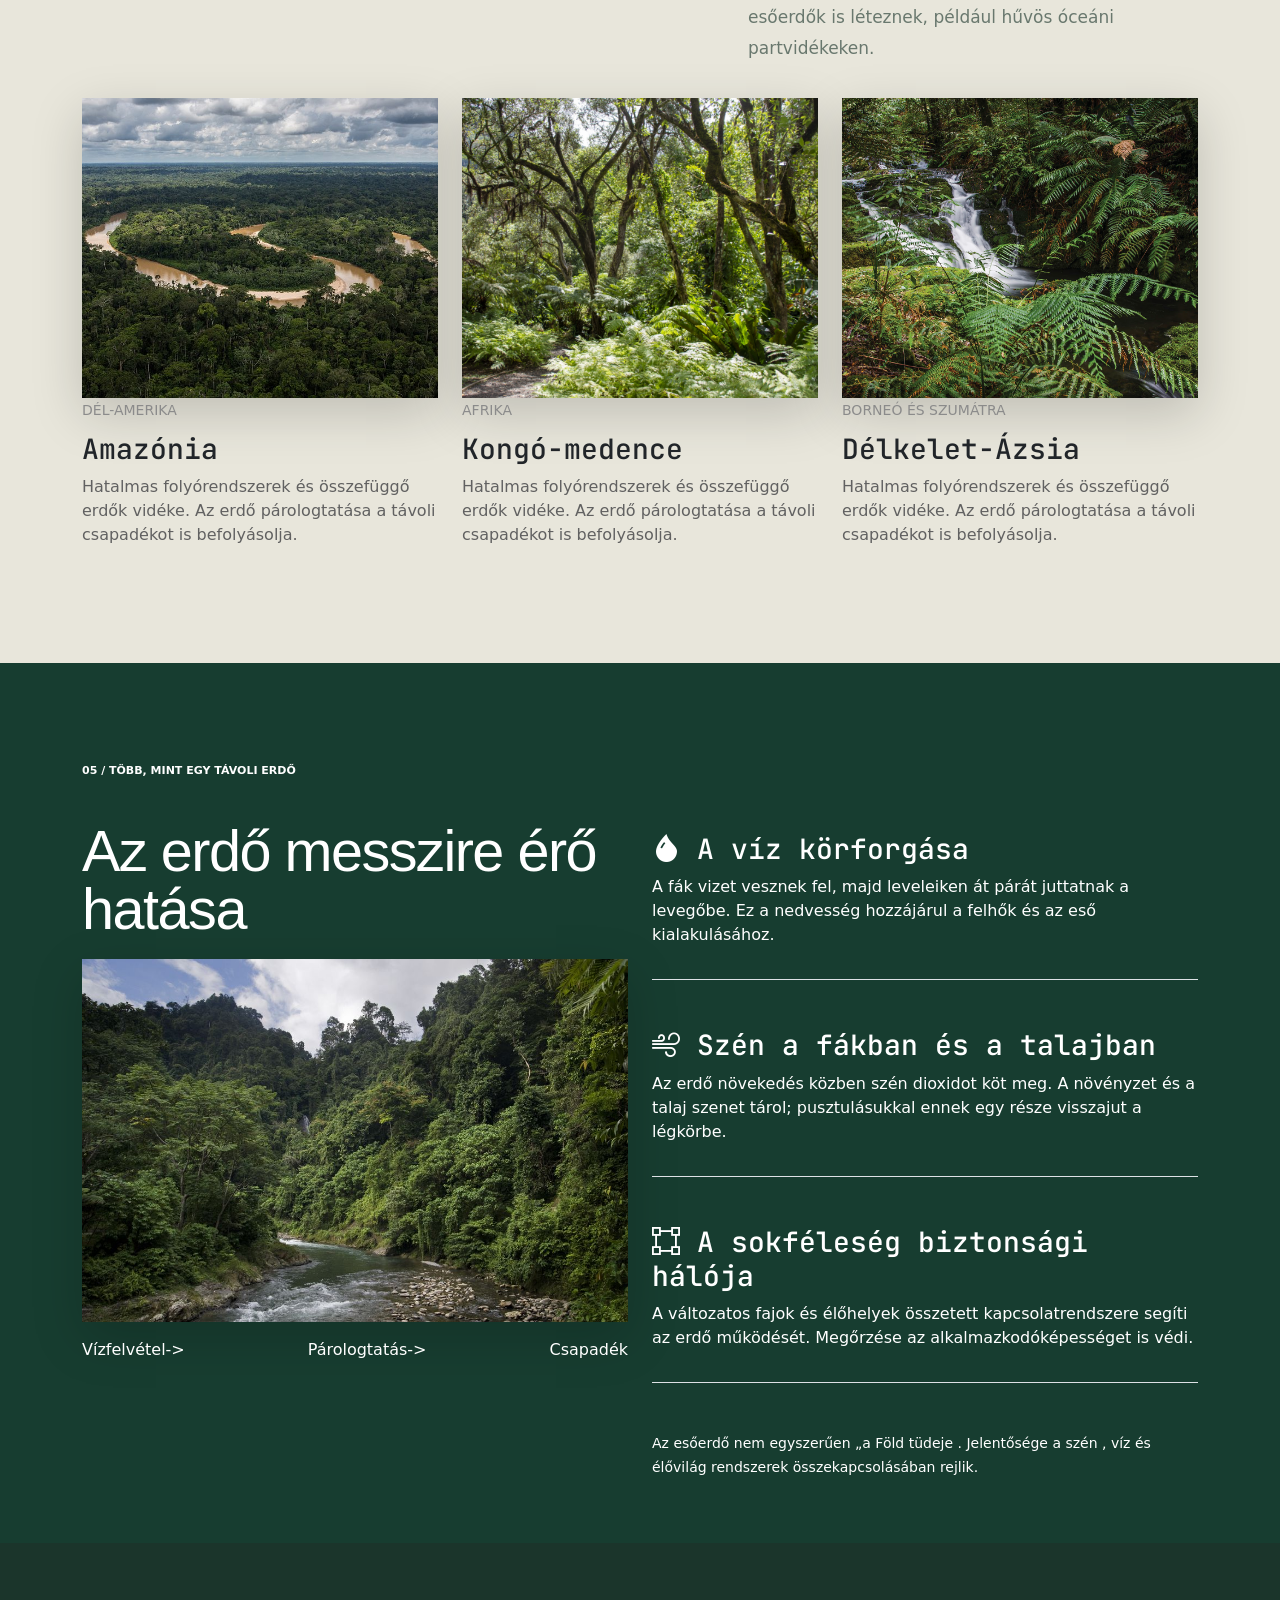
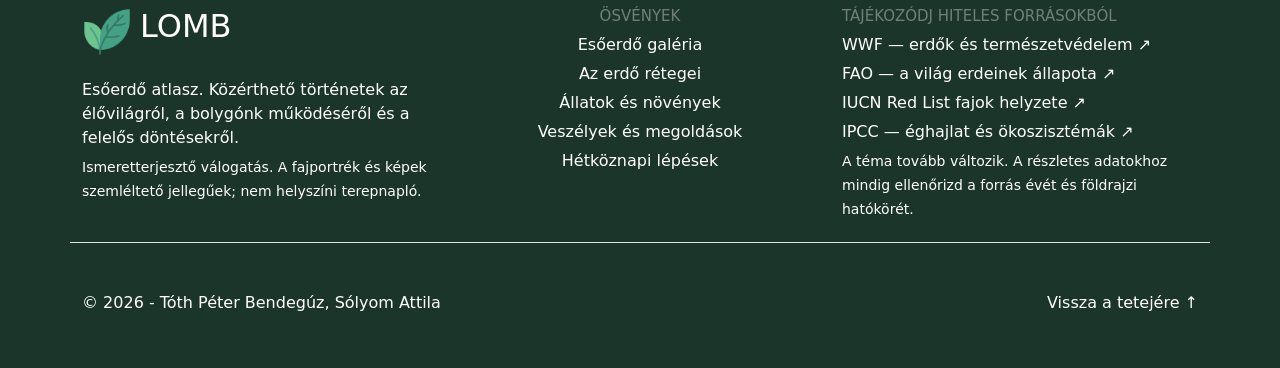
==== commit 96ba2d5b: "nav border-bottom és mittehetsz.html gomb link megcsinálása" ====
--- a/index.html
+++ b/index.html
@@ -27,11 +27,11 @@
 
                     <div class="col-lg-4">
                         <ul class="d-flex">
-                            <li><a href="index.html">Felfedezés</a></li>
+                            <li><a href="index.html" class="border-bottom pb-1">Felfedezés</a></li>
                             <li><a href="elovilag.html">Élővilág</a></li>
                             <li><a href="mitTehetsz.html">Mit tehetsz?</a></li>
                             <li><a href="interaktiv.html">Quiz</a></li>
-                            <li><a href="terkep.html">Térkep</a></li>
+                            <li><a href="terkep.html">Térkép</a></li>
                         </ul>
                     </div>
                 </div>
--- a/css/style.css
+++ b/css/style.css
@@ -430,6 +430,16 @@
     margin-right: 20px;
 }
 
+.mittehetszdiv .btn-success a{
+    text-decoration: none;
+    color:#000;
+}
+
+.mittehetszdiv .btn-outline-light a{
+    text-decoration: none;
+    color:#fff;
+}
+
 .mittehetszdiv .btn-success:hover{
     background-color: rgb(108, 121, 72);
     color:#000;
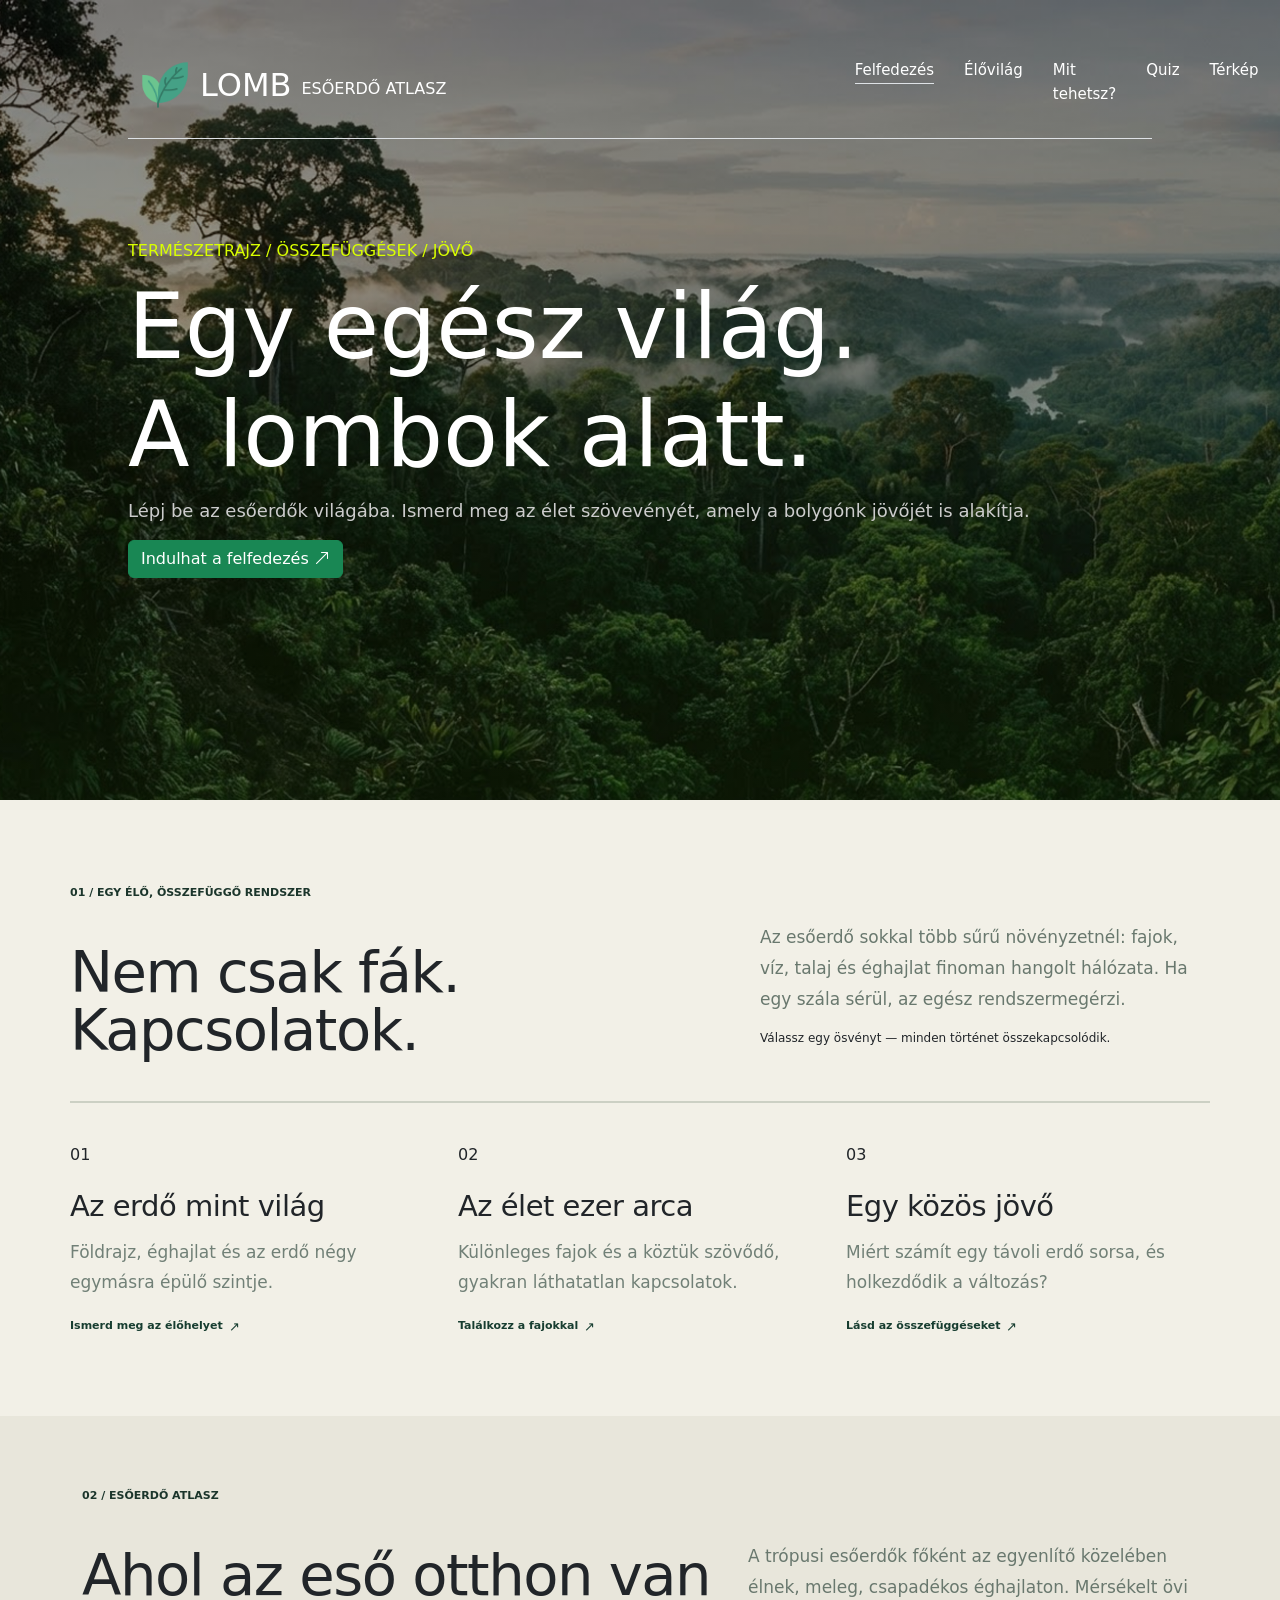
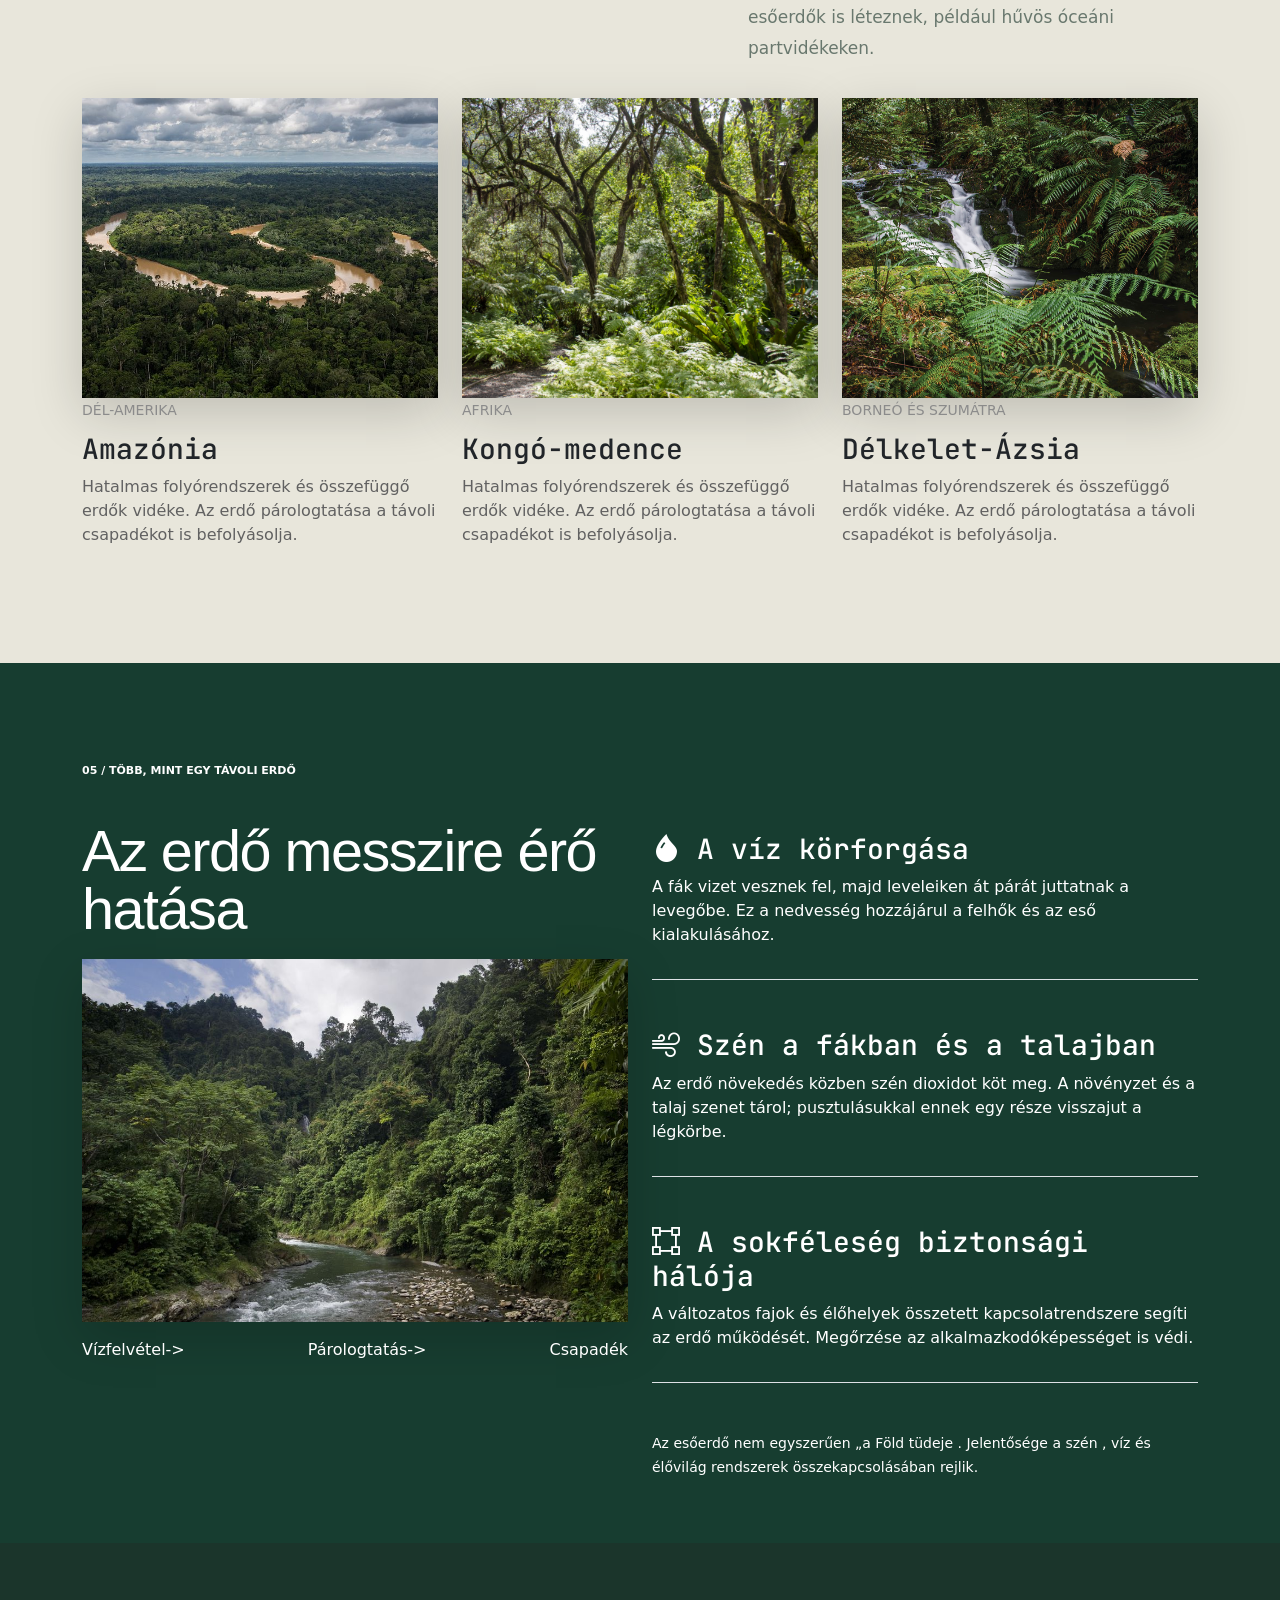
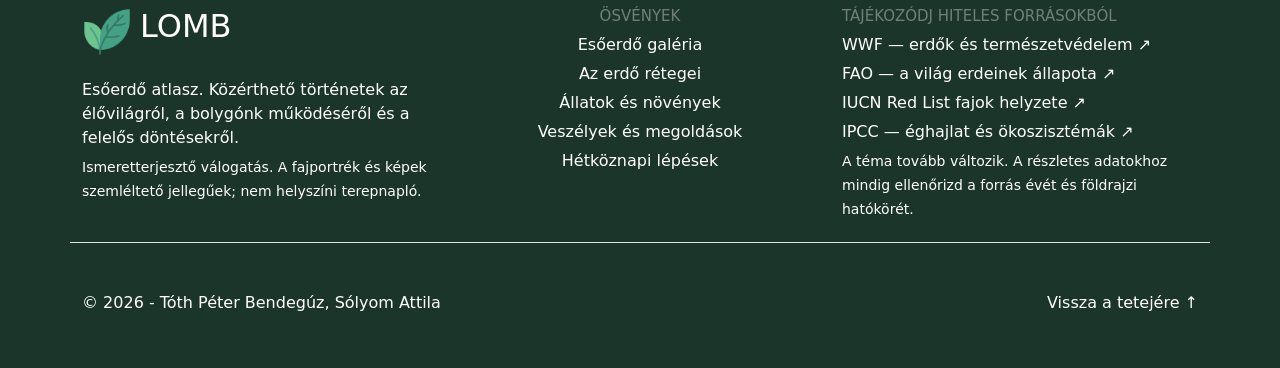
==== commit 8d66845c: "mobilnézet - hamburgermenü" ====
--- a/index.html
+++ b/index.html
@@ -8,44 +8,92 @@
         integrity="sha384-sRIl4kxILFvY47J16cr9ZwB07vP4J8+LH7qKQnuqkuIAvNWLzeN8tE5YBujZqJLB" crossorigin="anonymous">
     <link rel="stylesheet" href="https://cdn.jsdelivr.net/npm/bootstrap-icons@1.13.2/font/bootstrap-icons.min.css">
     <link rel="stylesheet" href="css/style.css">
+    <script src="https://cdn.jsdelivr.net/npm/bootstrap@5.3.8/dist/js/bootstrap.bundle.min.js"></script>
     <title>Esőerdők világa – Interaktív felfedező weboldal.</title>
 </head>
 
 <body>
-    <header>
-        <div class="szoveg p-5">
-            <div class="container-fluid border-bottom pb-3">
-                <div class="row">
-                    <div class="col-lg-8">
-                        <div class="d-flex">
-                            <img class="logo" src="images/logo.png" alt="logo" title="logo">
-                            <h2>LOMB</h2>
-                            <span class="text-uppercase mt-2">Esőerdő atlasz</span>
-                        </div>
-
-                    </div>
-
-                    <div class="col-lg-4">
-                        <ul class="d-flex">
-                            <li><a href="index.html" class="border-bottom pb-1">Felfedezés</a></li>
-                            <li><a href="elovilag.html">Élővilág</a></li>
-                            <li><a href="mitTehetsz.html">Mit tehetsz?</a></li>
-                            <li><a href="interaktiv.html">Quiz</a></li>
-                            <li><a href="terkep.html">Térkép</a></li>
-                        </ul>
-                    </div>
-                </div>
-            </div>
-
-            <div class="kezdes" id="kezdes">
-                <span class="text-uppercase">Természerajz / Összefüggések / Jövő</span>
-                <h1>Egy egész világ <br> a lombok alatt</h1>
-                <p>Lépj be az esőerdők világába. Ismerd meg az élet szövevényét, <br>
-                    amely a bolygónk jövőjét is alakítja.</p>
-                <button type="button" class="btn btn-success">Indulhat a Felfedezés</button>
+    
+<header>
+    <div class="szoveg p-5">
+        <div class="container-fluid border-bottom pb-3">
+            <div class="row align-items-center">
+                <div class="col-8">
+                    <div class="d-flex align-items-center">
+                        <img class="logo" src="images/logo.png" alt="logo" title="logo">
+                        <h2>LOMB</h2>
+                        <span class="text-uppercase mt-2"> Esőerdő atlasz </span>
+                    </div>
+                </div>
+
+              
+                <div class="col-4 desktop-menu">
+                    <ul class="d-flex">
+                        <li>
+                            <a href="index.html" class="border-bottom pb-1">
+                                Felfedezés
+                            </a>
+                        </li>
+
+                        <li>
+                            <a href="elovilag.html">Élővilág</a>
+                        </li>
+
+                        <li>
+                            <a href="mitTehetsz.html">Mit tehetsz?</a>
+                        </li>
+
+                        <li>
+                            <a href="interaktiv.html">Quiz</a>
+                        </li>
+
+                        <li>
+                            <a href="terkep.html">Térkép</a>
+                        </li>
+                    </ul>
+                </div>
+
+                
+                <div class="col-4 mobile-menu text-end">
+                    <button class="menu-toggle" type="button" data-bs-toggle="collapse" data-bs-target="#mobilMenu" aria-expanded="false" aria-controls="mobilMenu" aria-label="Menü megnyitása"> <i class="bi bi-list"></i> </button>
+                </div>
             </div>
         </div>
-    </header>
+
+        
+        <div class="collapse mobil-navigacio" id="mobilMenu">
+            <ul>
+                <li>
+                    <a href="index.html">Felfedezés</a>
+                </li>
+
+                <li>
+                    <a href="elovilag.html">Élővilág</a>
+                </li>
+
+                <li>
+                    <a href="mitTehetsz.html">Mit tehetsz?</a>
+                </li>
+
+                <li>
+                    <a href="interaktiv.html">Quiz</a>
+                </li>
+
+                <li>
+                    <a href="terkep.html">Térkép</a>
+                </li>
+            </ul>
+        </div>
+        
+        <div class="kezdes" id="kezdes">
+            <span class="text-uppercase"> Természetrajz / Összefüggések / Jövő </span>
+            <h1> Egy egész világ.<br> A lombok alatt. </h1>
+            <p>Lépj be az esőerdők világába. Ismerd meg az élet szövevényét, amely a bolygónk jövőjét is alakítja.</p>
+            <a href="#kapcsolatok" class="btn btn-success"> Indulhat a felfedezés <i class="bi bi-arrow-up-right"></i> </a>
+        </div>
+    </div>
+</header>
+
 
 
     <main>
--- a/css/style.css
+++ b/css/style.css
@@ -528,3 +528,223 @@
 footer p{
     margin-bottom: 5px;
 }
+
+
+.mobile-menu{
+    display: none;
+}
+
+@media screen and (max-width: 768px) {
+
+    header {
+        height: 280px !important;
+        min-height: 80svh;
+
+        padding: 24px;
+
+        background:
+            linear-gradient(
+                rgba(8, 22, 17, 0.55),
+                rgba(8, 30, 20, 0.65)
+            ),
+            url("../images/Rainforest canopy.png");
+
+        background-size: cover;
+        background-position: center;
+        background-repeat: no-repeat;
+        background-attachment: scroll;
+    }
+
+    header .szoveg {
+        padding: 0 !important;
+    }
+
+    header .container-fluid {
+        padding: 0 0 25px;
+    }
+
+    header .row {
+        margin: 0;
+    }
+
+   
+
+    header .logo {
+        height: 32px;
+        width: auto;
+    }
+
+    header h2 {
+        font-size: 26px;
+        margin: 0 0 0 10px;
+        font-weight: 600;
+    }
+
+    header .text-uppercase.mt-2 {
+        display: none;
+    }
+
+
+    
+
+    .desktop-menu {
+        display: none;
+    }
+
+
+    
+
+    .mobile-menu {
+        display: block;
+    }
+
+    .menu-toggle {
+        background: transparent;
+        border: none;
+        color: white;
+        font-size: 32px;
+        padding: 0;
+        line-height: 1;
+        cursor: pointer;
+    }
+
+    .menu-toggle:focus {
+        outline: none;
+        box-shadow: none;
+    }
+
+
+    
+
+    .mobil-navigacio {
+        background-color: rgba(15, 40, 29, 0.95);
+        margin-top: 15px;
+        padding: 15px 20px;
+        border-radius: 10px;
+    }
+
+    .mobil-navigacio.collapse {
+        display: none;
+    }
+
+    .mobil-navigacio.collapse.show {
+        display: block;
+    }
+
+    .mobil-navigacio ul {
+        list-style: none;
+        padding: 0;
+        margin: 0;
+        display: flex;
+        flex-direction: column;
+        gap: 18px;
+    }
+
+    .mobil-navigacio ul li a {
+        color: white;
+        text-decoration: none;
+        font-size: 16px;
+        display: block;
+        margin: 0;
+    }
+
+    .mobil-navigacio ul li a:hover {
+        color: #d4e6a8;
+    }
+
+
+    
+
+    .kezdes {
+        margin-top: 115px;
+    }
+
+    .kezdes span {
+        font-size: 12px;
+        color: #d4e6a8;
+        font-weight: 600;
+    }
+
+    .kezdes h1 {
+        font-family: Georgia, serif;
+        font-size: clamp(48px, 14vw, 64px);
+        font-weight: 400;
+        line-height: 1.02;
+        letter-spacing: -2px;
+        margin-top: 32px;
+        margin-bottom: 25px;
+    }
+
+    .kezdes p:first-of-type {
+        font-size: 18px;
+        line-height: 1.6;
+        color: #eeeeee;
+        margin-bottom: 26px;
+    }
+
+    .kezdes .btn {
+        display: inline-flex;
+        align-items: center;
+        justify-content: center;
+        gap: 25px;
+
+        background-color: #d4e6a8;
+        color: #142b20;
+
+        border: none;
+        border-radius: 40px;
+
+        padding: 17px 25px;
+        font-size: 14px;
+        font-weight: 600;
+
+        min-width: 235px;
+    }
+
+    .kezdes .btn:hover {
+        background-color: #c5d994;
+        color: #142b20;
+    }
+
+
+   
+
+    header .mobile-menu {
+        display: block !important;
+    }
+
+    header .desktop-menu {
+        display: none !important;
+    }
+
+    header .menu-toggle {
+        display: inline-block !important;
+        color: white !important;
+        background: transparent !important;
+        border: none !important;
+        font-size: 32px;
+        cursor: pointer;
+    }
+
+    header .mobil-navigacio {
+        background-color: rgba(15, 40, 29, 0.95);
+        border-radius: 10px;
+        margin-top: 15px;
+        padding: 15px 20px;
+    }
+
+    header .mobil-navigacio ul {
+        display: flex;
+        flex-direction: column;
+        gap: 18px;
+        list-style: none;
+        padding: 0;
+        margin: 0;
+    }
+
+    header .mobil-navigacio ul li a {
+        color: white !important;
+        text-decoration: none;
+        display: block;
+    }
+}
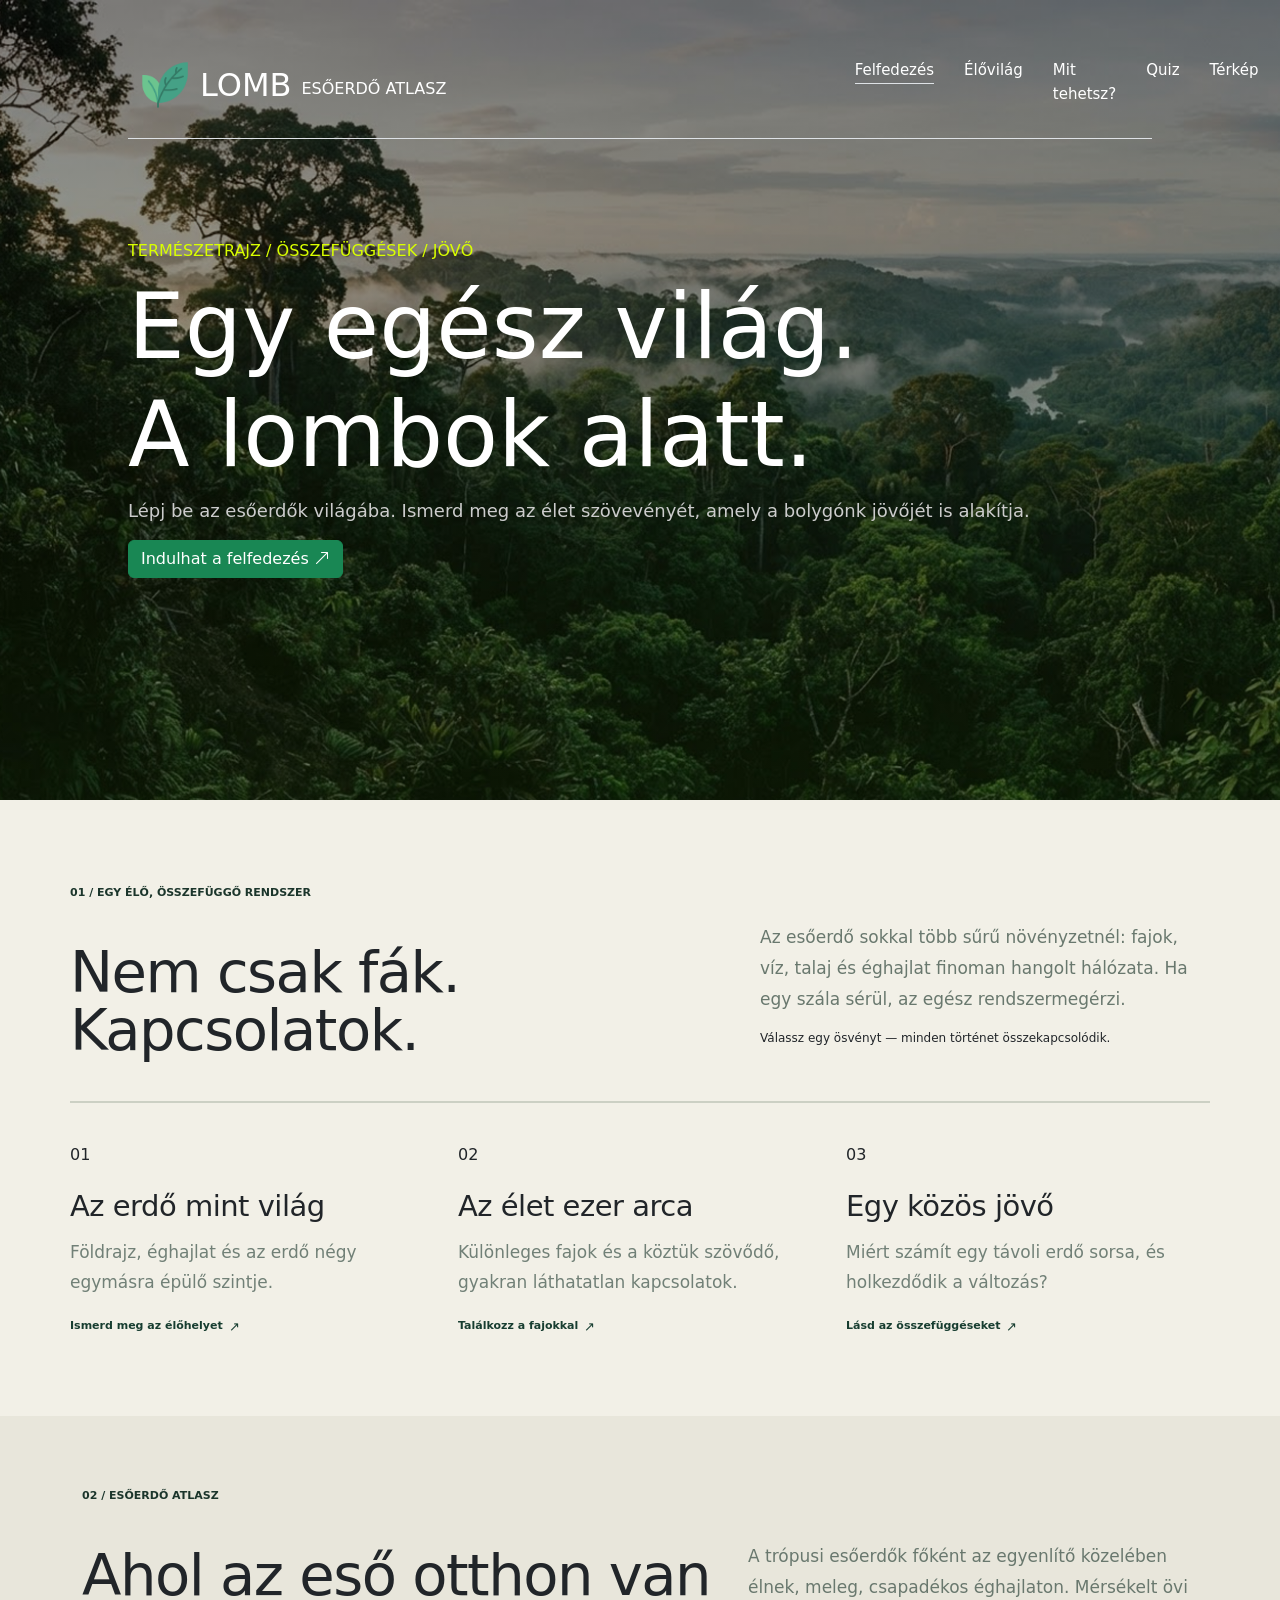
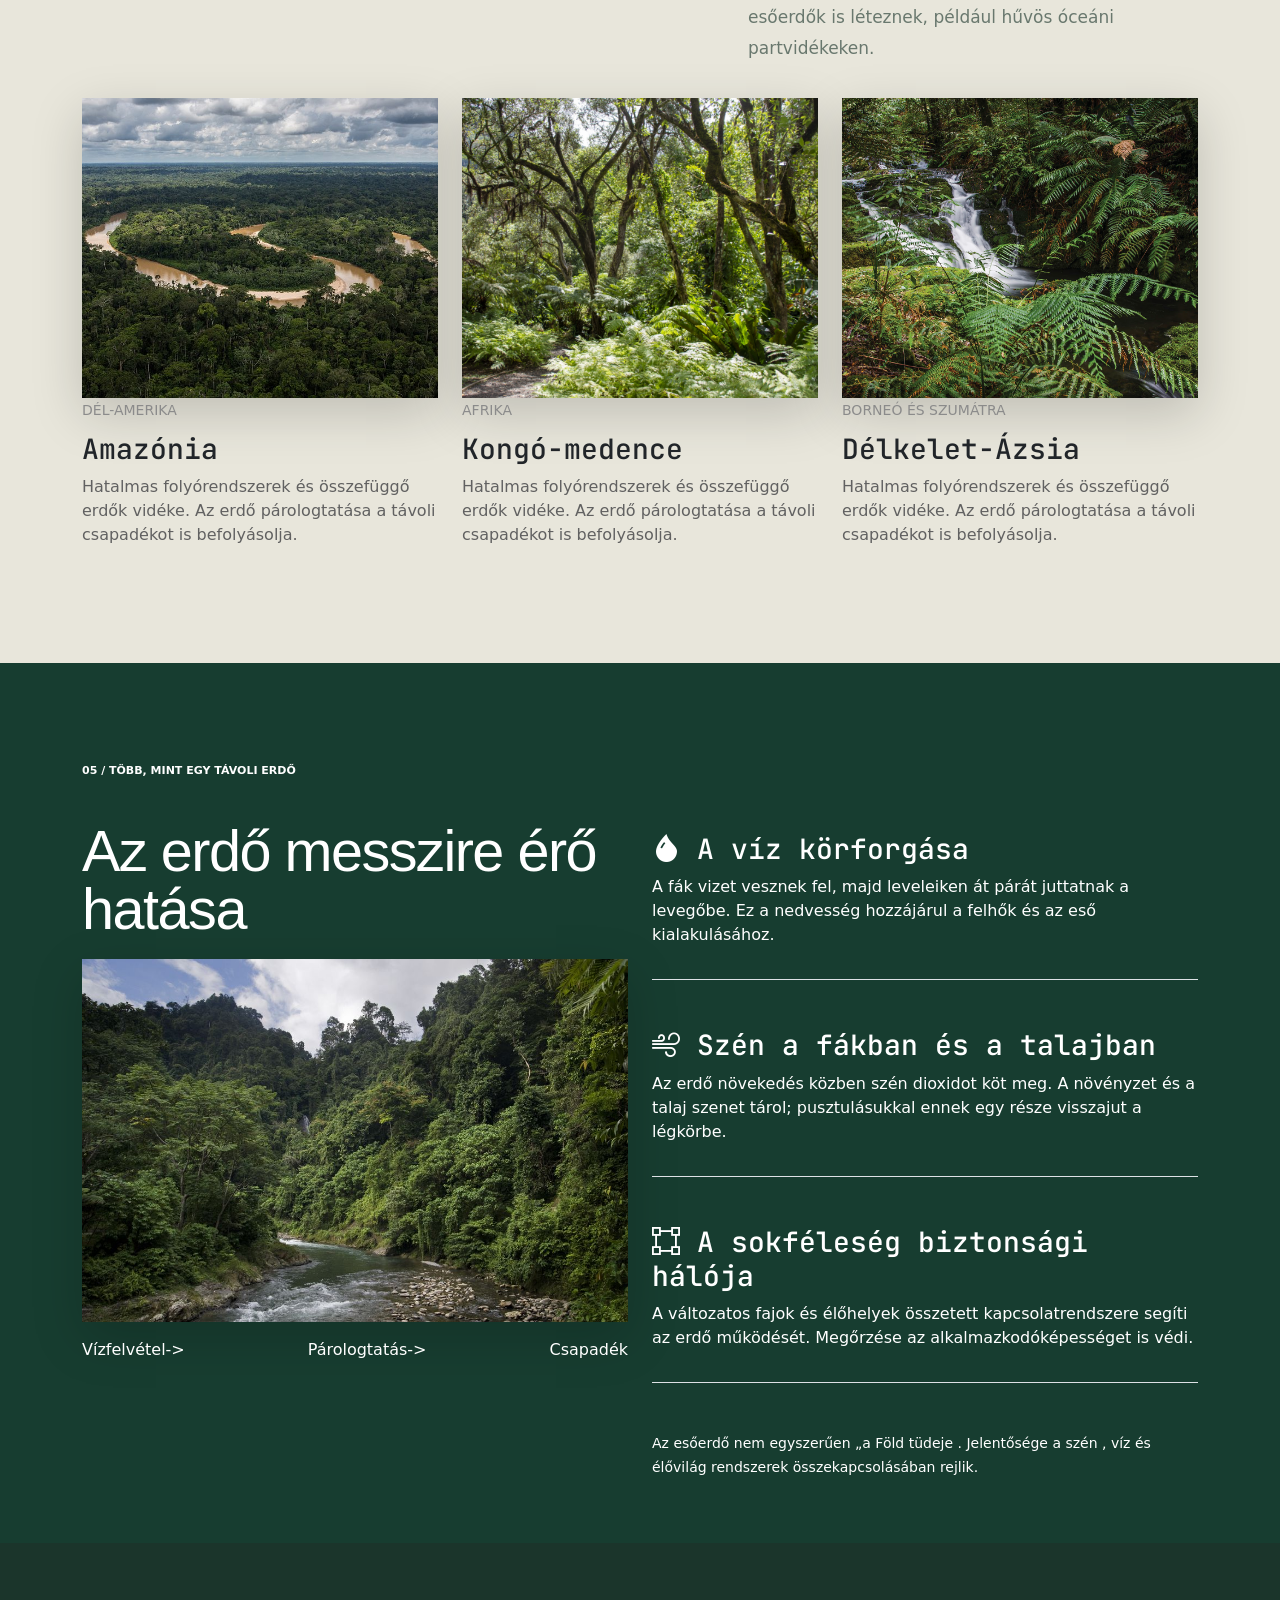
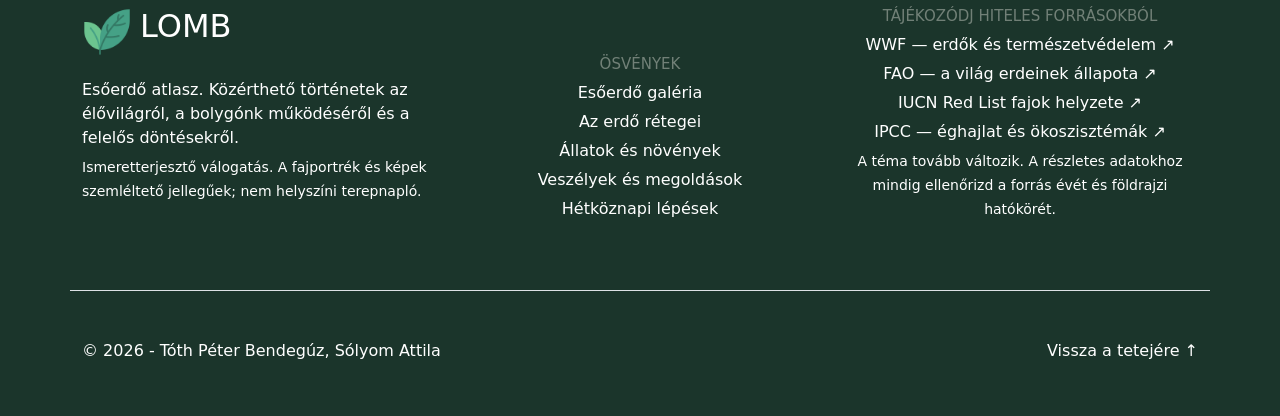
==== commit 5d4ccd79: "mobil fix" ====
--- a/index.html
+++ b/index.html
@@ -286,7 +286,7 @@
                     <p><small>Ismeretterjesztő válogatás. A fajportrék és képek szemléltető jellegűek;
                             nem helyszíni terepnapló.</small></p>
                 </div>
-                <div class="col-lg-4 text-center">
+                <div class="col-lg-4 text-center my-5">
                     <h3>Ösvények</h3>
                     <p><a href="https://www.shutterstock.com/hu/search/amazon-jungle-map" target="_blank">Esőerdő
                             galéria</a></p>
@@ -295,7 +295,7 @@
                     <p><a href="mitTehetsz.html">Veszélyek és megoldások</a></p>
                     <p><a href="mitTehetsz.html">Hétköznapi lépések</a></p>
                 </div>
-                <div class="col-lg-4">
+                <div class="col-lg-4 text-center">
                     <h3>Tájékozódj hiteles forrásokból</h3>
                     <p><a href="https://wwf.hu/" target="_blank">WWF — erdők és természetvédelem ↗</a></p>
                     <p><a href="https://www.fao.org/home/en" target="_blank">FAO — a világ erdeinek állapota ↗</a></p>
--- a/css/style.css
+++ b/css/style.css
@@ -537,8 +537,8 @@
 @media screen and (max-width: 768px) {
 
     header {
-        height: 280px !important;
-        min-height: 80svh;
+        height: 300px !important;
+        min-height: 100svh;
 
         padding: 24px;
 
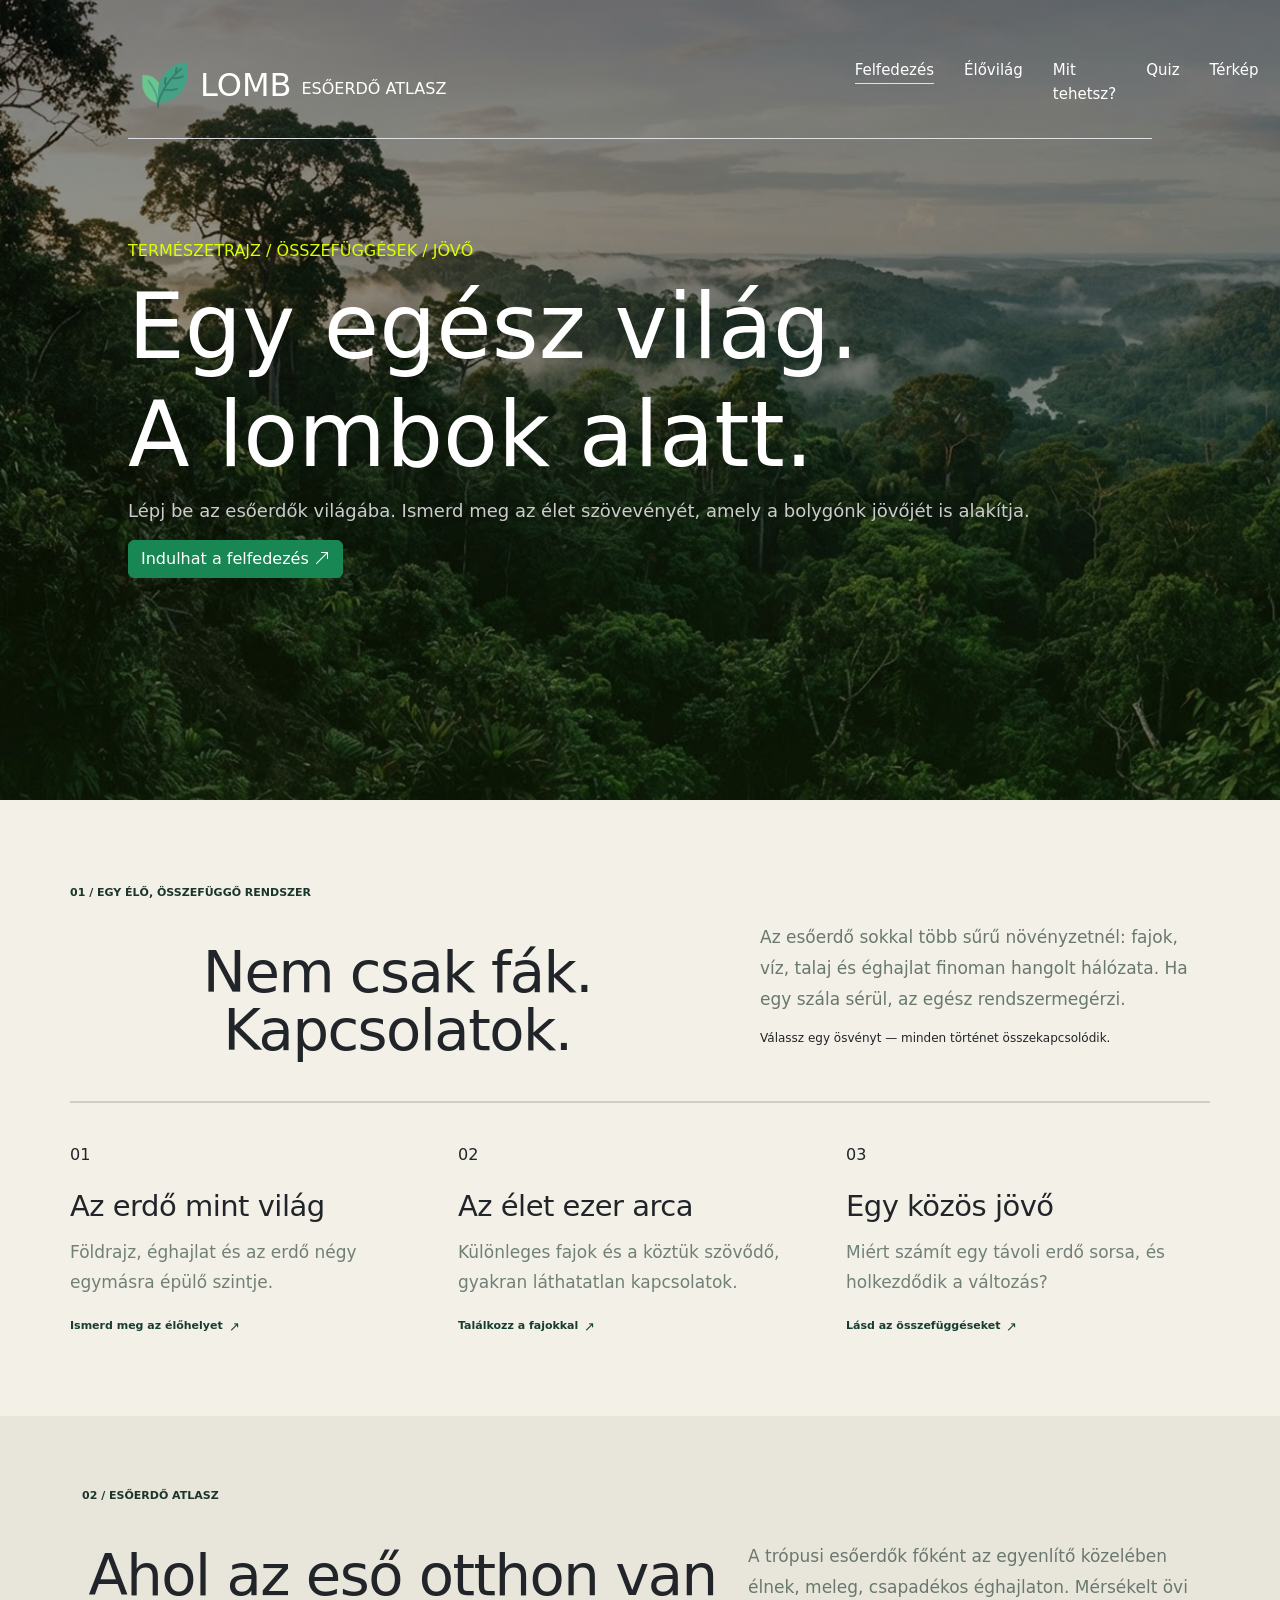
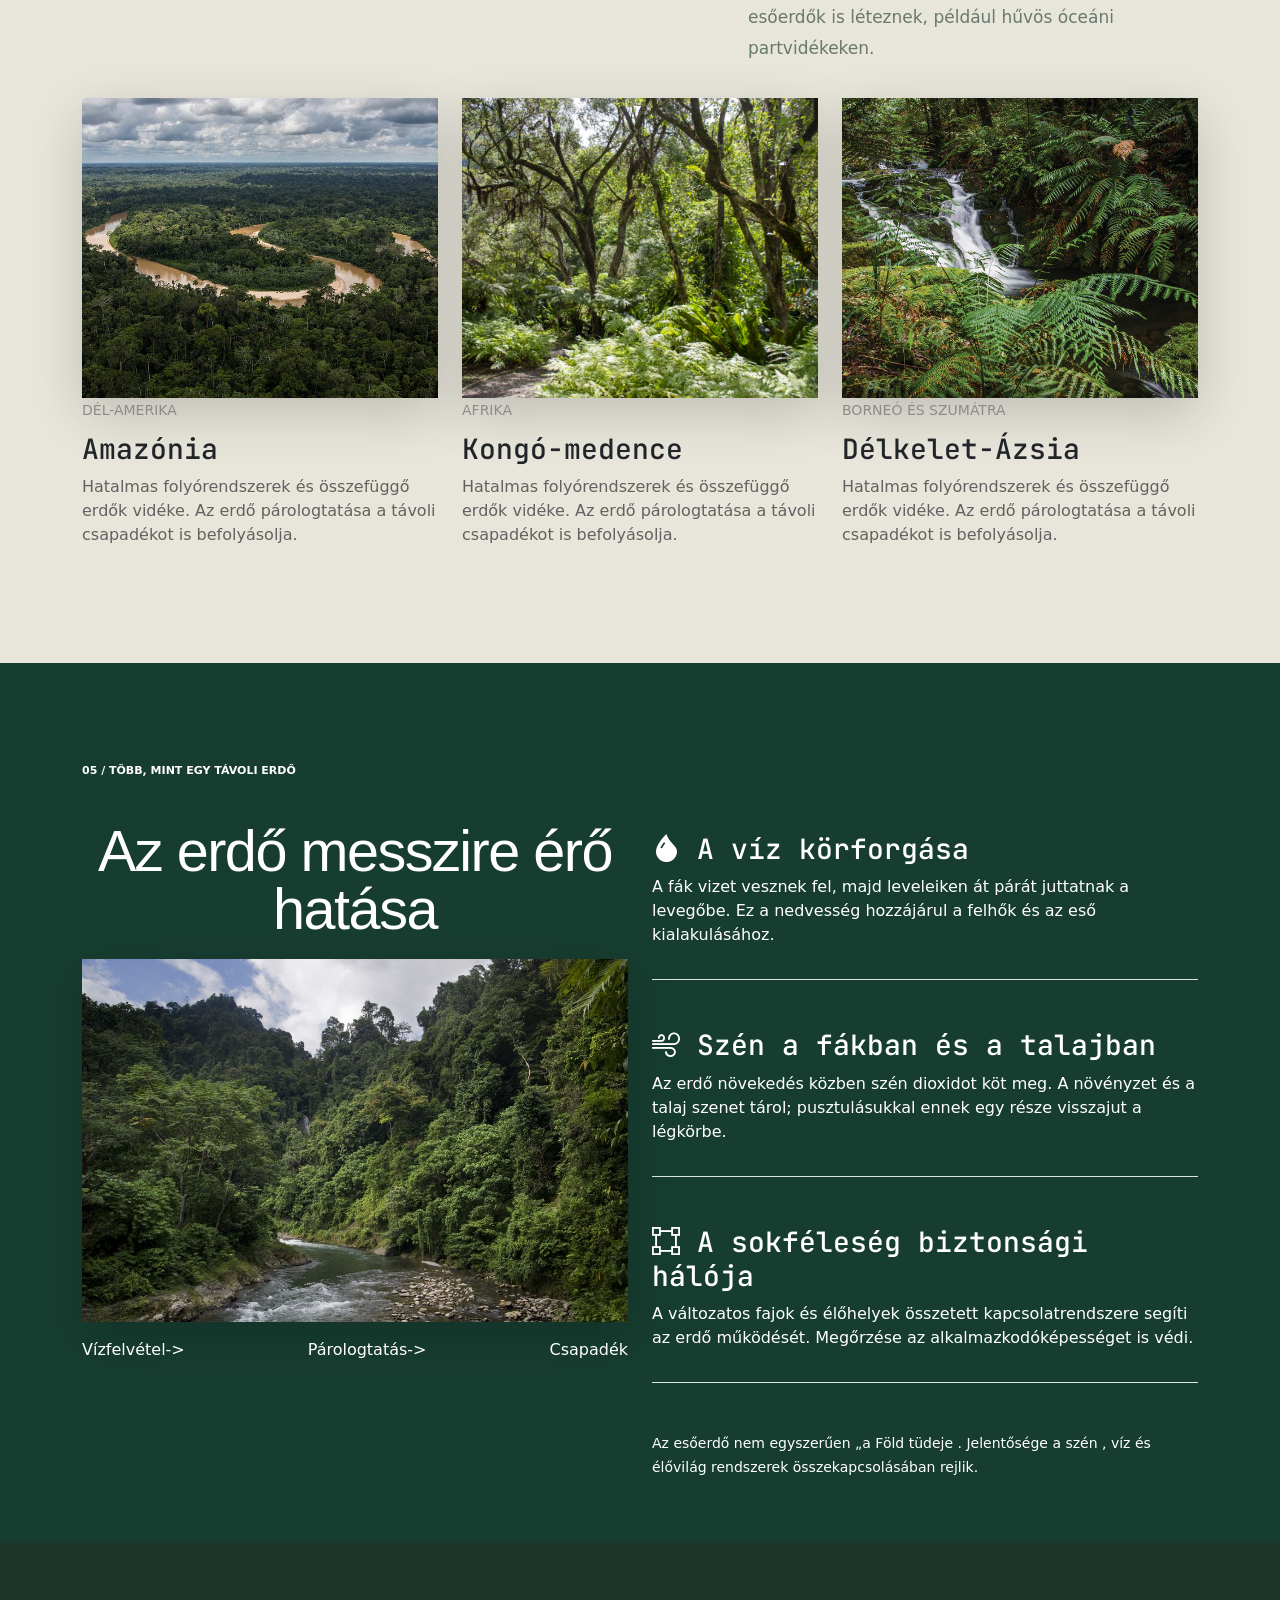
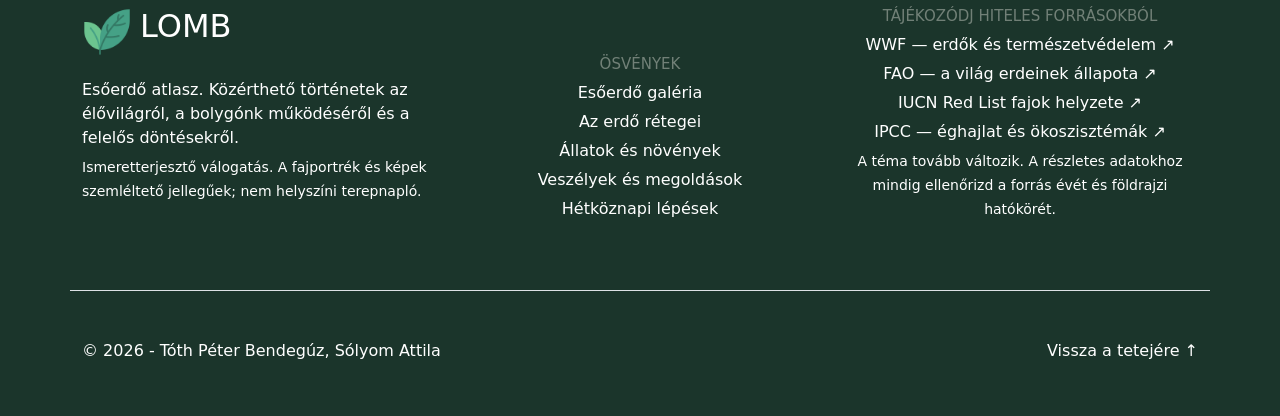
==== commit f87a4a31: "mobilnézet" ====
--- a/index.html
+++ b/index.html
@@ -103,7 +103,7 @@
                     <div class="col-lg-7">
                         <p class="szekcio-cimke"> 01 / Egy élő, összefüggő rendszer </p>
 
-                        <h2 class="kapcsolatok-cim"> Nem csak fák.<br> Kapcsolatok. </h2>
+                        <h2 class="kapcsolatok-cim text-center"> Nem csak fák.<br> Kapcsolatok. </h2>
                     </div>
 
                     <div class="col-lg-5">
@@ -142,7 +142,7 @@
                             <div class="kartya-felso">
 
 
-                                <span>02</span>
+                                <span class="szamok">02</span>
                             </div>
 
                             <h3>Az élet ezer arca</h3>
@@ -183,13 +183,13 @@
             <div class="container">
                 <div class="row kapcsolatok-fejlec align-items-center">
                     <div class="col-lg-7">
-                        <p class="szekcio-cimke"> 02 / Esőerdő atlasz </p>
-
-                        <h2 class="kapcsolatok-cim"> Ahol az eső otthon van </h2>
+                        <p class="szekcio-cimke esoerdoatlaszszam"> 02 / Esőerdő atlasz </p>
+
+                        <h2 class="kapcsolatok-cim aholazeso text-center"> Ahol az eső otthon van </h2>
                     </div>
 
                     <div class="col-lg-5 tropusiesoerdo">
-                        <div class="kapcsolatok-bevezeto ">
+                        <div class="kapcsolatok-bevezeto tropusiesoerdoKapcsolatok">
                             <p> A trópusi esőerdők főként az egyenlítő közelében élnek, meleg, csapadékos éghajlaton.
                                 Mérsékelt övi esőerdők is léteznek, például hűvös óceáni partvidékeken.</p>
                         </div>
@@ -235,7 +235,7 @@
                 <p class="szekcio-cimke text-white"> 05 / több, mint egy távoli erdő </p>
                 <div class="row">
                     <div class="col-lg-6">
-                        <h2 class="kapcsolatok-cim"> Az erdő messzire érő hatása </h2>
+                        <h2 class="kapcsolatok-cim text-center"> Az erdő messzire érő hatása </h2>
                         <p><img src="images/esoerdoFa.jpg" alt="Erdő hatása" title="Erdő hatása" class="shadow-lg"></p>
                         <div class="d-flex justify-content-between">
                             <p>Vízfelvétel-></p>
--- a/css/style.css
+++ b/css/style.css
@@ -747,4 +747,37 @@
         text-decoration: none;
         display: block;
     }
-}
+
+    .mobiltavolsag{
+        margin-bottom: 50px;
+    }
+
+    .szintek{
+        margin-top: 40px;
+    }
+
+    .mittehetsz{
+        display: none;
+    }
+
+    .szamok{
+        margin-top: 50px;
+    }
+
+    .esoerdoatlaszszam{
+        margin-top: 40px;
+    }
+
+    .aholazeso{
+        margin-bottom: 0;
+        padding-bottom: 0;
+    }
+
+    .tropusiesoerdo, .tropusiesoerdoKapcsolatok{
+        margin-top: 0;
+        padding-top: 0;
+        padding-left: 20px ;
+        margin-left: 0;
+        
+    }
+}
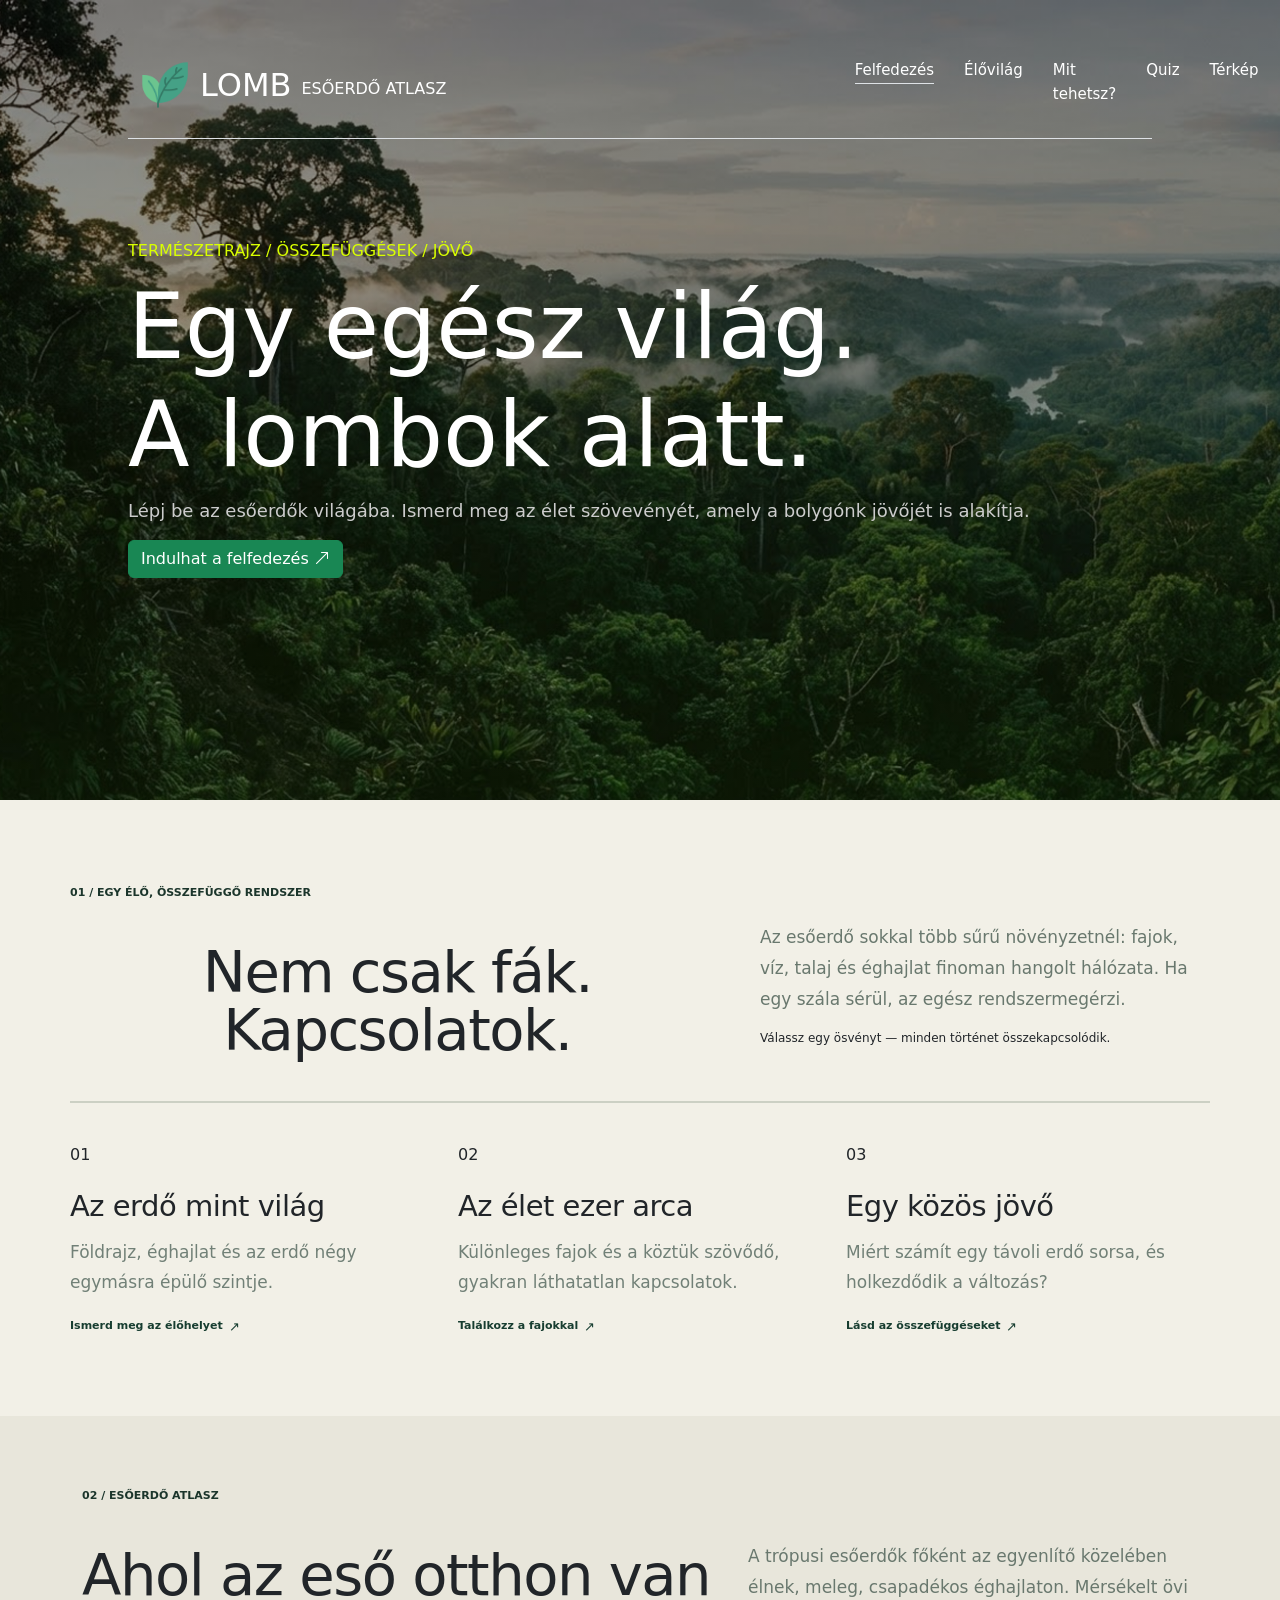
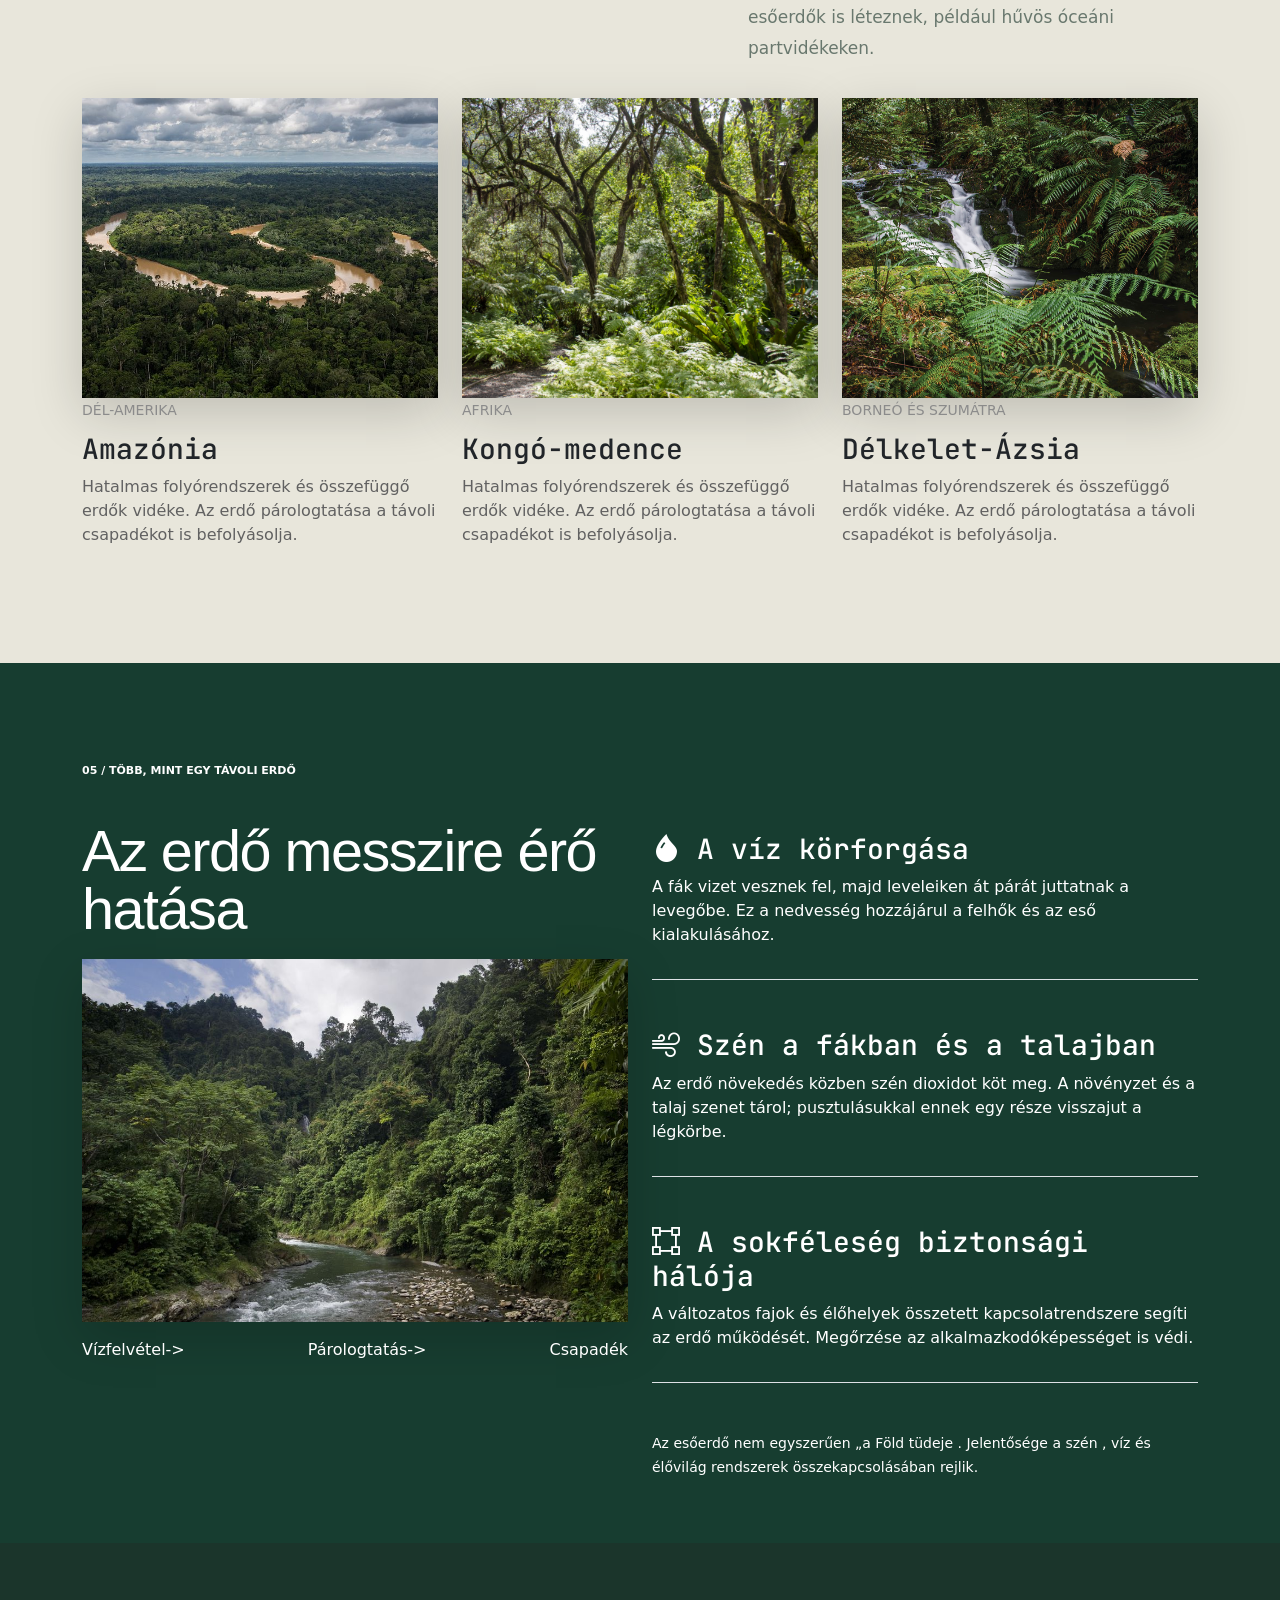
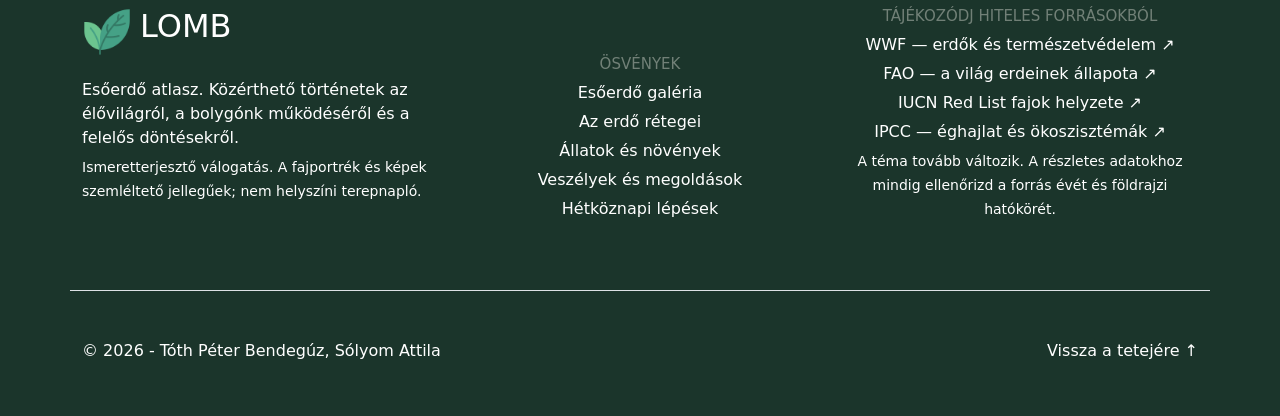
==== commit 73f4749e: "végső javítások" ====
--- a/index.html
+++ b/index.html
@@ -185,7 +185,7 @@
                     <div class="col-lg-7">
                         <p class="szekcio-cimke esoerdoatlaszszam"> 02 / Esőerdő atlasz </p>
 
-                        <h2 class="kapcsolatok-cim aholazeso text-center"> Ahol az eső otthon van </h2>
+                        <h2 class="kapcsolatok-cim aholazeso"> Ahol az eső otthon van </h2>
                     </div>
 
                     <div class="col-lg-5 tropusiesoerdo">
@@ -235,7 +235,7 @@
                 <p class="szekcio-cimke text-white"> 05 / több, mint egy távoli erdő </p>
                 <div class="row">
                     <div class="col-lg-6">
-                        <h2 class="kapcsolatok-cim text-center"> Az erdő messzire érő hatása </h2>
+                        <h2 class="kapcsolatok-cim hatas"> Az erdő messzire érő hatása </h2>
                         <p><img src="images/esoerdoFa.jpg" alt="Erdő hatása" title="Erdő hatása" class="shadow-lg"></p>
                         <div class="d-flex justify-content-between">
                             <p>Vízfelvétel-></p>
--- a/css/style.css
+++ b/css/style.css
@@ -780,4 +780,8 @@
         margin-left: 0;
         
     }
-}
+
+    .eltunik, .hatas, .legnagyobb{
+        text-align: center;
+    }
+}
